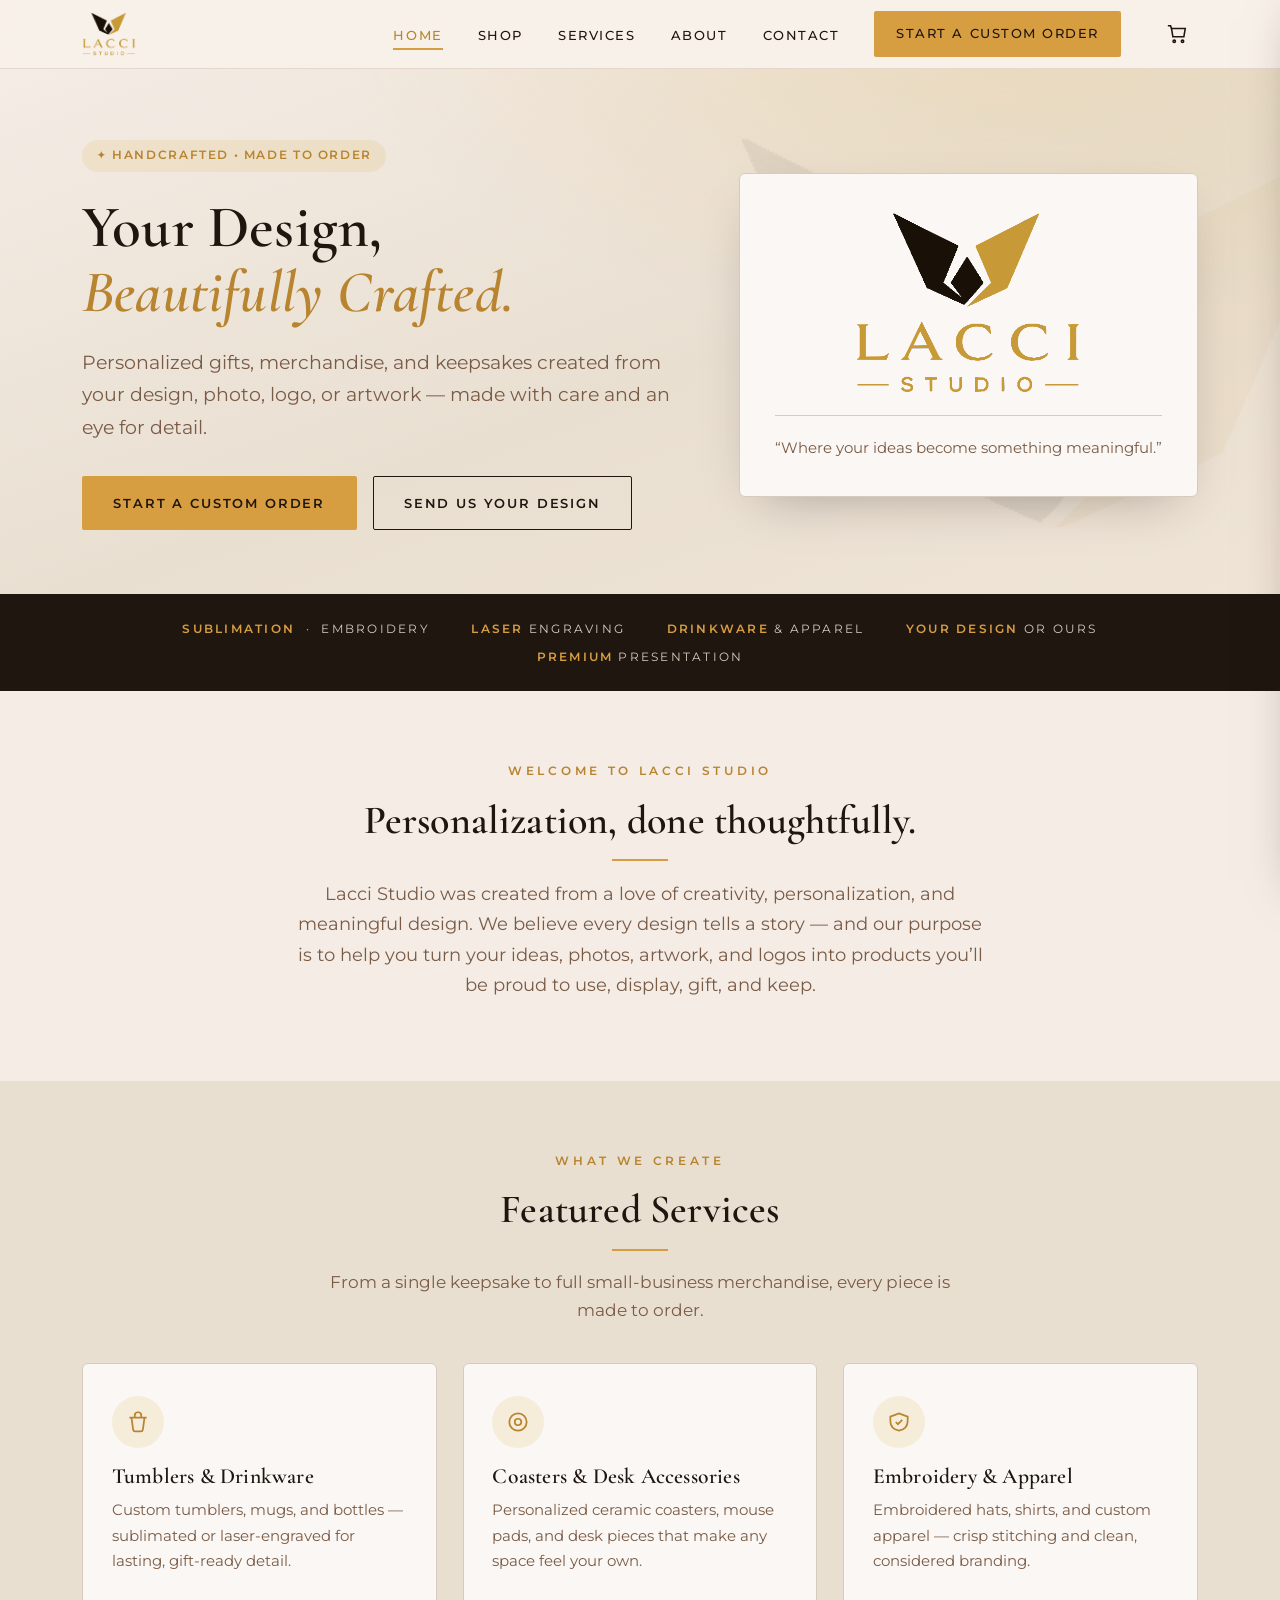
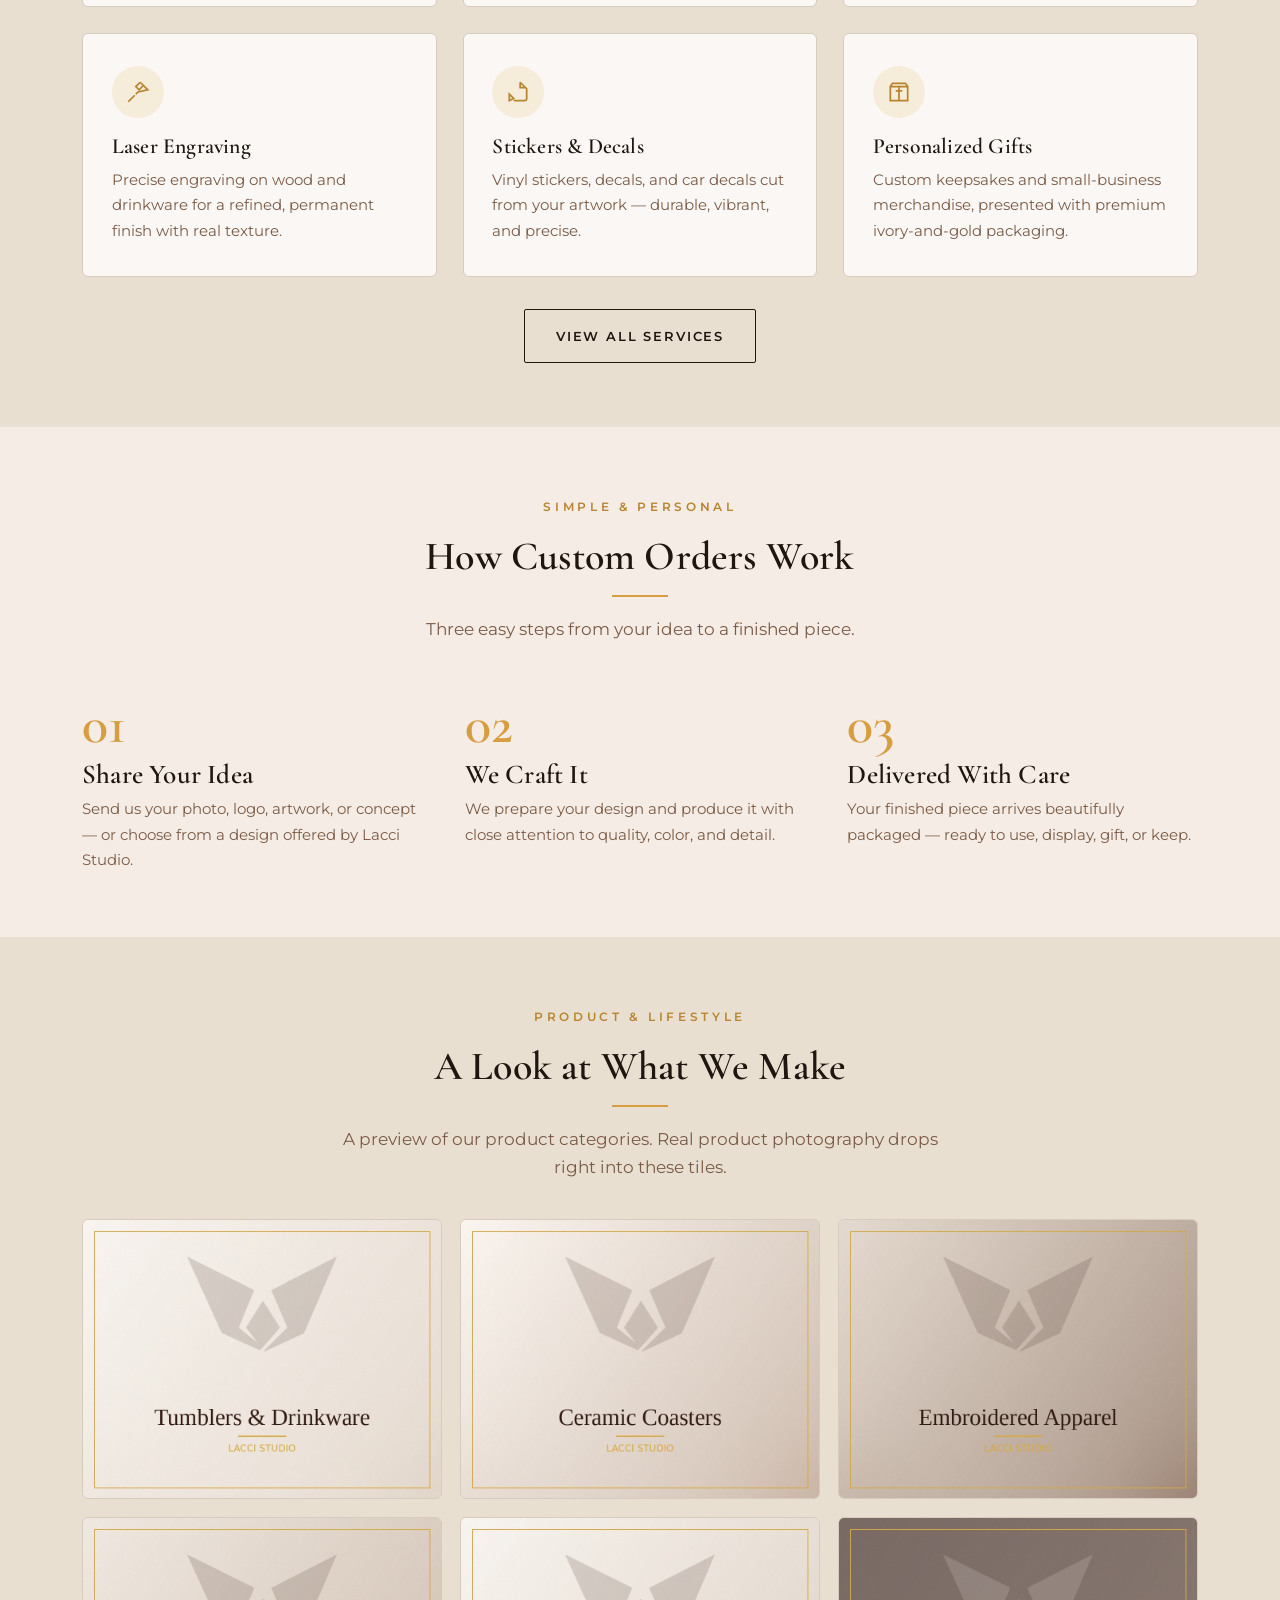
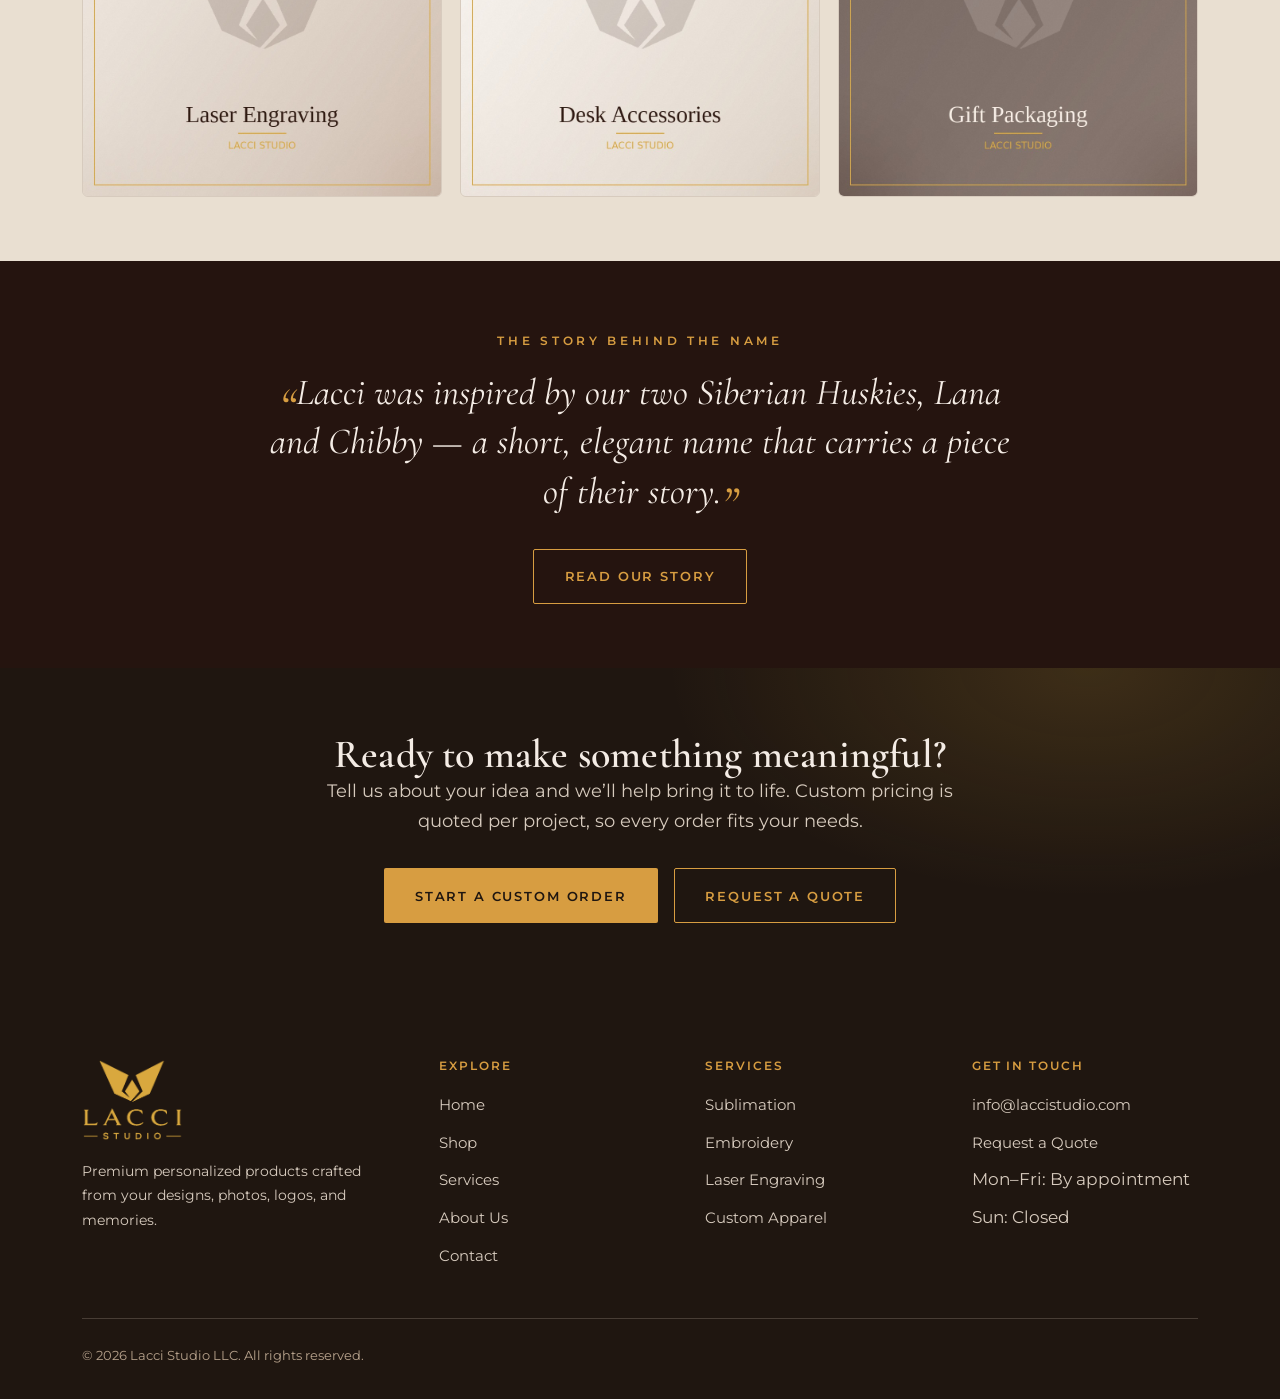
==== index.html @ 8058f3e7 "Add files via upload" ====
<!DOCTYPE html>
<html lang="en">
<head>
<meta charset="UTF-8">
<meta name="viewport" content="width=device-width, initial-scale=1.0">
<title>Lacci Studio — Premium Personalized Products</title>
<meta name="description" content="Lacci Studio transforms your ideas, photos, logos, and artwork into beautifully crafted personalized products — sublimation, embroidery, laser engraving, drinkware, apparel & custom gifts.">
<link rel="icon" href="assets/logo/favicon.png" type="image/png">
<link rel="preconnect" href="https://fonts.googleapis.com">
<link rel="preconnect" href="https://fonts.gstatic.com" crossorigin>
<link href="https://fonts.googleapis.com/css2?family=Cormorant+Garamond:ital,wght@0,500;0,600;1,500;1,600&family=Montserrat:wght@400;500;600&family=Pinyon+Script&display=swap" rel="stylesheet">
<link rel="stylesheet" href="assets/css/styles.css">
<script>document.documentElement.className+=" js";</script>
</head>
<body>

<!-- HEADER -->
<header class="site-header">
  <div class="wrap nav">
    <a href="index.html" class="brand" aria-label="Lacci Studio home">
      <img src="assets/logo/lacci-primary.png" alt="Lacci Studio">
    </a>
    <button class="nav-toggle" aria-label="Toggle menu"><span></span><span></span><span></span></button>
    <ul class="nav-links">
      <li><a href="index.html" class="active">Home</a></li>
      <li><a href="shop.html">Shop</a></li>
      <li><a href="services.html">Services</a></li>
      <li><a href="about.html">About</a></li>
      <li><a href="contact.html">Contact</a></li>
      <li><a href="contact.html" class="btn btn-gold">Start a Custom Order</a></li>
    </ul>
  </div>
</header>

<!-- HERO -->
<section class="hero">
  <div class="wrap hero-grid">
    <div>
      <span class="hero-badge" data-c="heroBadge">✦ Handcrafted • Made to Order</span>
      <h1><span data-c="heroTitleLine1">Your Design,</span><br><span class="accent" data-c="heroTitleLine2">Beautifully Crafted.</span></h1>
      <p class="lead" data-c="heroLead">Personalized gifts, merchandise, and keepsakes created from your design, photo, logo, or artwork — made with care and an eye for detail.</p>
      <div class="btn-row">
        <a href="contact.html" class="btn btn-gold">Start a Custom Order</a>
        <a href="contact.html" class="btn btn-outline">Send Us Your Design</a>
      </div>
    </div>
    <div class="hero-card reveal">
      <img src="assets/logo/lacci-primary.png" alt="Lacci Studio logo">
      <div class="hc-line"></div>
      <p>“<span data-c="heroQuote">Where your ideas become something meaningful.</span>”</p>
    </div>
  </div>
</section>

<!-- TRUST STRIP -->
<div class="strip">
  <div class="wrap strip-inner">
    <span><b>Sublimation</b> &nbsp;·&nbsp; Embroidery</span>
    <span><b>Laser</b> Engraving</span>
    <span><b>Drinkware</b> &amp; Apparel</span>
    <span><b>Your Design</b> or Ours</span>
    <span><b>Premium</b> Presentation</span>
  </div>
</div>

<!-- INTRO -->
<section class="center">
  <div class="wrap" style="max-width:760px">
    <span class="eyebrow reveal">Welcome to Lacci Studio</span>
    <h2 class="reveal" data-c="introTitle">Personalization, done thoughtfully.</h2>
    <div class="divider reveal"></div>
    <p class="lead reveal" data-c="introText">Lacci Studio was created from a love of creativity, personalization, and meaningful design. We believe every design tells a story — and our purpose is to help you turn your ideas, photos, artwork, and logos into products you’ll be proud to use, display, gift, and keep.</p>
  </div>
</section>

<!-- SERVICES -->
<section class="bg-linen">
  <div class="wrap">
    <div class="sec-head">
      <span class="eyebrow">What We Create</span>
      <h2>Featured Services</h2>
      <div class="divider"></div>
      <p>From a single keepsake to full small-business merchandise, every piece is made to order.</p>
    </div>
    <div class="grid grid-3">
      <div class="card reveal">
        <div class="ico"><svg viewBox="0 0 24 24" fill="none" stroke="currentColor" stroke-width="1.6"><path d="M4 8h16M6 8l1.5 11a2 2 0 002 1.7h5a2 2 0 002-1.7L18 8M9 8V6a3 3 0 016 0v2"/></svg></div>
        <h3>Tumblers &amp; Drinkware</h3>
        <p>Custom tumblers, mugs, and bottles — sublimated or laser-engraved for lasting, gift-ready detail.</p>
      </div>
      <div class="card reveal">
        <div class="ico"><svg viewBox="0 0 24 24" fill="none" stroke="currentColor" stroke-width="1.6"><circle cx="12" cy="12" r="8"/><circle cx="12" cy="12" r="3"/></svg></div>
        <h3>Coasters &amp; Desk Accessories</h3>
        <p>Personalized ceramic coasters, mouse pads, and desk pieces that make any space feel your own.</p>
      </div>
      <div class="card reveal">
        <div class="ico"><svg viewBox="0 0 24 24" fill="none" stroke="currentColor" stroke-width="1.6"><path d="M4 7l8-3 8 3v4c0 5-3.5 8-8 9-4.5-1-8-4-8-9V7z"/><path d="M9 12l2 2 4-4"/></svg></div>
        <h3>Embroidery &amp; Apparel</h3>
        <p>Embroidered hats, shirts, and custom apparel — crisp stitching and clean, considered branding.</p>
      </div>
      <div class="card reveal">
        <div class="ico"><svg viewBox="0 0 24 24" fill="none" stroke="currentColor" stroke-width="1.6"><path d="M3 21l6-6M14 3l7 7-9 2-2 2M14 3l-4 4 3 3 4-4"/></svg></div>
        <h3>Laser Engraving</h3>
        <p>Precise engraving on wood and drinkware for a refined, permanent finish with real texture.</p>
      </div>
      <div class="card reveal">
        <div class="ico"><svg viewBox="0 0 24 24" fill="none" stroke="currentColor" stroke-width="1.6"><path d="M14 3v5h5M14 3l6 6v9a2 2 0 01-2 2H8"/><path d="M4 14l4 4-4 2z"/></svg></div>
        <h3>Stickers &amp; Decals</h3>
        <p>Vinyl stickers, decals, and car decals cut from your artwork — durable, vibrant, and precise.</p>
      </div>
      <div class="card reveal">
        <div class="ico"><svg viewBox="0 0 24 24" fill="none" stroke="currentColor" stroke-width="1.6"><path d="M20 7H4v13h16V7zM4 7l2-3h12l2 3M12 7v13M9 11h6"/></svg></div>
        <h3>Personalized Gifts</h3>
        <p>Custom keepsakes and small-business merchandise, presented with premium ivory-and-gold packaging.</p>
      </div>
    </div>
    <div class="center"><div class="btn-row"><a href="services.html" class="btn btn-outline">View All Services</a></div></div>
  </div>
</section>

<!-- HOW IT WORKS -->
<section>
  <div class="wrap">
    <div class="sec-head">
      <span class="eyebrow">Simple &amp; Personal</span>
      <h2>How Custom Orders Work</h2>
      <div class="divider"></div>
      <p>Three easy steps from your idea to a finished piece.</p>
    </div>
    <div class="steps">
      <div class="step reveal">
        <span class="num">01</span>
        <h3>Share Your Idea</h3>
        <p>Send us your photo, logo, artwork, or concept — or choose from a design offered by Lacci Studio.</p>
      </div>
      <div class="step reveal">
        <span class="num">02</span>
        <h3>We Craft It</h3>
        <p>We prepare your design and produce it with close attention to quality, color, and detail.</p>
      </div>
      <div class="step reveal">
        <span class="num">03</span>
        <h3>Delivered With Care</h3>
        <p>Your finished piece arrives beautifully packaged — ready to use, display, gift, or keep.</p>
      </div>
    </div>
  </div>
</section>

<!-- GALLERY -->
<section class="bg-linen">
  <div class="wrap">
    <div class="sec-head">
      <span class="eyebrow">Product &amp; Lifestyle</span>
      <h2>A Look at What We Make</h2>
      <div class="divider"></div>
      <p>A preview of our product categories. Real product photography drops right into these tiles.</p>
    </div>
    <div class="gallery">
      <a href="services.html" data-label="Tumblers &amp; Drinkware" class="reveal"><img src="assets/img/gal-drinkware.jpg" alt="Custom tumblers and drinkware"></a>
      <a href="services.html" data-label="Ceramic Coasters" class="reveal"><img src="assets/img/gal-coasters.jpg" alt="Personalized ceramic coasters"></a>
      <a href="services.html" data-label="Embroidered Apparel" class="reveal"><img src="assets/img/gal-embroidery.jpg" alt="Embroidered apparel and hats"></a>
      <a href="services.html" data-label="Laser Engraving" class="reveal"><img src="assets/img/gal-engraving.jpg" alt="Laser engraving on wood and drinkware"></a>
      <a href="services.html" data-label="Desk Accessories" class="reveal"><img src="assets/img/gal-desk.jpg" alt="Personalized mouse pads and desk accessories"></a>
      <a href="services.html" data-label="Gift Packaging" class="reveal"><img src="assets/img/gal-packaging.jpg" alt="Elegant ivory and gold gift packaging"></a>
    </div>
  </div>
</section>

<!-- NAME STORY TEASER -->
<section class="bg-dark center">
  <div class="wrap" style="max-width:820px">
    <span class="eyebrow">The Story Behind the Name</span>
    <blockquote class="quote" style="color:var(--ivory)"><span class="mark">“</span>Lacci was inspired by our two Siberian Huskies, Lana and Chibby — a short, elegant name that carries a piece of their story.<span class="mark">”</span></blockquote>
    <div class="btn-row center" style="justify-content:center"><a href="about.html" class="btn btn-ghost-gold">Read Our Story</a></div>
  </div>
</section>

<!-- CTA BAND -->
<section class="cta-band">
  <div class="wrap" style="max-width:720px">
    <h2>Ready to make something meaningful?</h2>
    <p class="lead">Tell us about your idea and we’ll help bring it to life. Custom pricing is quoted per project, so every order fits your needs.</p>
    <div class="btn-row center" style="justify-content:center">
      <a href="contact.html" class="btn btn-gold">Start a Custom Order</a>
      <a href="contact.html" class="btn btn-ghost-gold">Request a Quote</a>
    </div>
  </div>
</section>

<!-- FOOTER -->
<footer class="site-footer">
  <div class="wrap">
    <div class="foot-grid">
      <div class="foot-brand">
        <img src="assets/logo/lacci-primary-gold.png" alt="Lacci Studio">
        <p>Premium personalized products crafted from your designs, photos, logos, and memories.</p>
      </div>
      <div>
        <h4>Explore</h4>
        <ul>
          <li><a href="index.html">Home</a></li>
      <li><a href="shop.html">Shop</a></li>
          <li><a href="services.html">Services</a></li>
          <li><a href="about.html">About Us</a></li>
          <li><a href="contact.html">Contact</a></li>
        </ul>
      </div>
      <div>
        <h4>Services</h4>
        <ul>
          <li><a href="services.html">Sublimation</a></li>
          <li><a href="services.html">Embroidery</a></li>
          <li><a href="services.html">Laser Engraving</a></li>
          <li><a href="services.html">Custom Apparel</a></li>
        </ul>
      </div>
      <div>
        <h4>Get in Touch</h4>
        <ul>
          <li><a class="js-email" href="mailto:info@laccistudio.com">info@laccistudio.com</a></li>
          <li><a href="contact.html">Request a Quote</a></li>
          <li class="js-foot-hours-weekday">Mon–Fri: by appointment</li>
          <li class="js-foot-hours-sunday">Sun: Closed</li>
        </ul>
      </div>
    </div>
    <div class="foot-bottom">
      <p>© <span data-year>2026</span> Lacci Studio LLC. All rights reserved.</p>
      <div class="foot-social">
        <a href="#" class="js-instagram" aria-label="Instagram"><svg viewBox="0 0 24 24" fill="none" stroke="currentColor" stroke-width="1.8"><rect x="3" y="3" width="18" height="18" rx="5"/><circle cx="12" cy="12" r="4"/><circle cx="17.5" cy="6.5" r="1" fill="currentColor" stroke="none"/></svg></a>
        <a href="#" class="js-facebook" aria-label="Facebook"><svg viewBox="0 0 24 24" fill="currentColor"><path d="M14 9h3V6h-3c-2 0-3 1-3 3v2H9v3h2v7h3v-7h2.5l.5-3H14v-1c0-.6.3-1 1-1z"/></svg></a>
        <a href="#" class="js-etsy" aria-label="Etsy"><svg viewBox="0 0 24 24" fill="none" stroke="currentColor" stroke-width="1.8"><path d="M8 5h9v3M8 5v14h9v-3M8 12h6"/></svg></a>
      </div>
    </div>
  </div>
</footer>

<script src="assets/js/boot.js"></script>
<script src="assets/js/cart.js"></script>
<script src="assets/js/main.js"></script>
<!-- Netlify Identity: completes login/invite for the /admin editor -->
<script src="https://identity.netlify.com/v1/netlify-identity-widget.js"></script>
<script>
  if (window.netlifyIdentity) {
    window.netlifyIdentity.on("init", function (user) {
      if (!user) {
        window.netlifyIdentity.on("login", function () { document.location.href = "/admin/"; });
      }
    });
  }
</script>
</body>
</html>
---- assets/css/styles.css ----
/* ==========================================================================
   Lacci Studio — Brand Stylesheet
   Palette + typography per Brand Guidelines v1.0
   ========================================================================== */

:root{
  --walnut:#1F1610;   /* logo, headings, footer */
  --ivory:#F4ECE5;    /* main background */
  --gold:#D79D41;     /* buttons, accents, foil */
  --gold-deep:#b8842f;
  --white:#FAF7F4;
  --linen:#E9DFD1;    /* alt background / cards */
  --sandstone:#D7CBBE;/* borders / dividers */
  --taupe:#B7A28C;    /* icons / labels */
  --mocha:#7A5B46;    /* secondary headings */
  --espresso:#25140F; /* dark sections */
  --charcoal:#2E2E2E; /* body text */
  --shadow: 0 18px 50px -22px rgba(31,22,16,.35);
  --shadow-sm: 0 8px 24px -14px rgba(31,22,16,.30);
  --maxw:1180px;
  --ease:cubic-bezier(.2,.7,.2,1);
}

*{box-sizing:border-box;margin:0;padding:0}
html{scroll-behavior:smooth}
body{
  font-family:'Montserrat',system-ui,-apple-system,sans-serif;
  color:var(--charcoal);
  background:var(--ivory);
  line-height:1.7;
  font-size:16.5px;
  -webkit-font-smoothing:antialiased;
  overflow-x:hidden;
}
img{max-width:100%;display:block}
a{color:inherit;text-decoration:none}

h1,h2,h3,h4,.display{
  font-family:'Cormorant Garamond',Georgia,serif;
  color:var(--walnut);
  font-weight:600;
  line-height:1.1;
  letter-spacing:.2px;
}
h1{font-size:clamp(2.3rem,5vw,3.7rem)}
h2{font-size:clamp(1.8rem,3.4vw,2.5rem)}
h3{font-size:clamp(1.3rem,2.2vw,1.7rem)}
p{margin-bottom:1rem;max-width:62ch}

.wrap{max-width:var(--maxw);margin:0 auto;padding:0 clamp(1.1rem,3.5vw,2rem)}
section{padding:clamp(2.4rem,5vw,4rem) 0}
.eyebrow{
  font-family:'Montserrat',sans-serif;
  text-transform:uppercase;
  letter-spacing:.32em;
  font-size:.72rem;
  font-weight:600;
  color:var(--gold-deep);
  margin-bottom:1rem;
  display:inline-block;
}
.lead{font-size:1.12rem;color:var(--mocha);max-width:60ch}
.center{text-align:center;margin-inline:auto}
.center p{margin-inline:auto}

/* ---------- Buttons ---------- */
.btn{
  display:inline-flex;align-items:center;gap:.6rem;
  font-family:'Montserrat',sans-serif;font-weight:600;
  font-size:.82rem;letter-spacing:.14em;text-transform:uppercase;
  padding:.95rem 1.9rem;border-radius:2px;cursor:pointer;border:1.5px solid transparent;
  transition:all .3s var(--ease);
}
.btn-gold{background:var(--gold);color:var(--walnut)}
.btn-gold:hover{background:var(--walnut);color:var(--gold);transform:translateY(-2px)}
.btn-outline{border-color:var(--walnut);color:var(--walnut);background:transparent}
.btn-outline:hover{background:var(--walnut);color:var(--ivory);transform:translateY(-2px)}
.btn-ghost-gold{border-color:var(--gold);color:var(--gold);background:transparent}
.btn-ghost-gold:hover{background:var(--gold);color:var(--walnut)}
.btn-row{display:flex;gap:1rem;flex-wrap:wrap;margin-top:2rem}
.center .btn-row{justify-content:center}

/* ---------- Header / Nav ---------- */
.site-header{
  position:sticky;top:0;z-index:50;
  background:rgba(249,241,233,.86);
  backdrop-filter:blur(12px);
  border-bottom:1px solid rgba(216,199,183,.6);
  transition:box-shadow .3s var(--ease);
}
.site-header.scrolled{box-shadow:var(--shadow-sm)}
.nav{display:flex;align-items:center;justify-content:space-between;height:68px}
.nav .brand img{height:44px;width:auto}
.nav-links{display:flex;align-items:center;gap:2.2rem;list-style:none}
.nav-links a{
  font-size:.8rem;font-weight:500;letter-spacing:.12em;text-transform:uppercase;
  color:var(--walnut);position:relative;padding:.3rem 0;
}
.nav-links a::after{
  content:"";position:absolute;left:0;bottom:-2px;height:1.5px;width:0;background:var(--gold);
  transition:width .3s var(--ease);
}
.nav-links a:hover::after,.nav-links a.active::after{width:100%}
.nav-links a.active{color:var(--gold-deep)}
.nav .btn{padding:.7rem 1.3rem}
.nav-toggle{display:none;background:none;border:none;cursor:pointer;flex-direction:column;gap:5px}
.nav-toggle span{width:26px;height:2px;background:var(--walnut);transition:.3s}

/* ---------- Hero ---------- */
.hero{
  position:relative;
  background:
    radial-gradient(1100px 520px at 78% -10%, rgba(217,168,62,.18), transparent 60%),
    linear-gradient(160deg,var(--ivory) 0%,var(--linen) 55%,#efe4d6 100%);
  padding:clamp(2.6rem,5.5vw,4.5rem) 0 clamp(2.6rem,5vw,4rem);
  overflow:hidden;
}
.hero::before{
  content:"";position:absolute;right:-6%;top:50%;transform:translateY(-50%);
  width:min(48vw,620px);aspect-ratio:1/1;
  background:url('../logo/lacci-symbol.png') no-repeat center/contain;
  opacity:.06;pointer-events:none;
}
.hero-grid{display:grid;grid-template-columns:1.15fr .85fr;gap:2.2rem;align-items:center;position:relative;z-index:2}
.hero h1 .accent{color:var(--gold-deep);font-style:italic}
.hero .lead{margin-top:1.4rem;font-size:1.18rem}
.hero-card{
  background:var(--white);border:1px solid var(--sandstone);
  border-radius:6px;box-shadow:var(--shadow);padding:2.2rem;
  position:relative;
}
.hero-card img{margin:0 auto 1.2rem;max-width:230px}
.hero-card .hc-line{height:1px;background:var(--sandstone);margin:1.2rem 0}
.hero-card p{font-size:.95rem;color:var(--mocha);text-align:center;margin:0 auto}
.hero-badge{
  display:inline-flex;gap:.5rem;align-items:center;background:rgba(217,168,62,.14);
  color:var(--gold-deep);font-size:.72rem;font-weight:600;letter-spacing:.14em;
  text-transform:uppercase;padding:.4rem .9rem;border-radius:40px;margin-bottom:1.4rem;
}

/* ---------- Trust strip ---------- */
.strip{background:var(--walnut);color:var(--ivory);padding:1.5rem 0}
.strip-inner{display:flex;flex-wrap:wrap;justify-content:center;gap:.4rem 2.6rem;text-align:center}
.strip span{font-size:.78rem;letter-spacing:.18em;text-transform:uppercase;color:var(--sandstone)}
.strip span b{color:var(--gold);font-weight:600}

/* ---------- Section heading ---------- */
.sec-head{text-align:center;max-width:640px;margin:0 auto clamp(1.6rem,3.5vw,2.4rem)}
.sec-head p{margin-inline:auto;color:var(--mocha)}
.divider{width:56px;height:2px;background:var(--gold);margin:1.1rem auto}

/* ---------- Services / cards grid ---------- */
.grid{display:grid;gap:1.6rem}
.grid-3{grid-template-columns:repeat(3,1fr)}
.grid-4{grid-template-columns:repeat(4,1fr)}
.grid-2{grid-template-columns:repeat(2,1fr)}
.card{
  background:var(--white);border:1px solid var(--sandstone);border-radius:6px;
  padding:2rem 1.8rem;transition:transform .35s var(--ease),box-shadow .35s var(--ease),border-color .35s;
}
.card:hover{transform:translateY(-6px);box-shadow:var(--shadow);border-color:var(--gold)}
.card .ico{
  width:52px;height:52px;border-radius:50%;background:rgba(217,168,62,.14);
  display:grid;place-items:center;margin-bottom:1.1rem;color:var(--gold-deep);
}
.card .ico svg{width:26px;height:26px}
.card h3{font-size:1.35rem;margin-bottom:.5rem}
.card p{font-size:.94rem;color:var(--mocha);margin:0}

/* ---------- How it works ---------- */
.steps{display:grid;grid-template-columns:repeat(3,1fr);gap:2rem;counter-reset:step}
.step{position:relative;padding-top:1rem}
.step .num{
  font-family:'Cormorant Garamond',serif;font-size:3.4rem;font-weight:600;
  color:var(--gold);line-height:1;display:block;margin-bottom:.5rem;
}
.step h3{margin-bottom:.4rem}
.step p{font-size:.94rem;color:var(--mocha);margin:0}
.on-dark .step p{color:var(--sandstone)}

/* ---------- Gallery ---------- */
.gallery{display:grid;grid-template-columns:repeat(3,1fr);gap:1.1rem}
.gallery a{
  position:relative;overflow:hidden;border-radius:6px;border:1px solid var(--sandstone);
  aspect-ratio:9/7;display:block;
}
.gallery img{width:100%;height:100%;object-fit:cover;transition:transform .6s var(--ease)}
.gallery a:hover img{transform:scale(1.06)}
.gallery a::after{
  content:attr(data-label);position:absolute;left:0;right:0;bottom:0;
  padding:1.4rem 1rem .9rem;color:var(--white);font-size:.78rem;letter-spacing:.14em;
  text-transform:uppercase;font-weight:600;
  background:linear-gradient(transparent,rgba(49,26,17,.78));
  opacity:0;transform:translateY(8px);transition:.35s var(--ease);
}
.gallery a:hover::after{opacity:1;transform:translateY(0)}

/* ---------- Split / feature ---------- */
.split{display:grid;grid-template-columns:1fr 1fr;gap:clamp(2rem,5vw,4rem);align-items:center}
.split.alt{direction:rtl}
.split.alt>*{direction:ltr}
.split .media{border-radius:8px;overflow:hidden;box-shadow:var(--shadow);border:1px solid var(--sandstone)}
.feature-list{list-style:none;margin-top:1.2rem}
.feature-list li{display:flex;gap:.75rem;align-items:flex-start;margin-bottom:.7rem;font-size:.98rem;color:var(--mocha)}
.feature-list li::before{content:"";flex:none;width:9px;height:9px;margin-top:.55rem;background:var(--gold);transform:rotate(45deg)}

/* ---------- Alt background sections ---------- */
.bg-linen{background:var(--linen)}
.bg-dark{background:var(--espresso);color:var(--ivory)}
.bg-dark h1,.bg-dark h2,.bg-dark h3{color:var(--ivory)}
.bg-dark .lead,.bg-dark p{color:var(--sandstone)}
.bg-dark .eyebrow{color:var(--gold)}
.bg-walnut{background:var(--walnut);color:var(--ivory)}
.bg-walnut h2{color:var(--ivory)}

/* ---------- CTA band ---------- */
.cta-band{
  background:
    radial-gradient(700px 380px at 85% 0%, rgba(217,168,62,.16), transparent 60%),
    var(--walnut);
  color:var(--ivory);text-align:center;
}
.cta-band h2{color:var(--ivory)}
.cta-band p{color:var(--sandstone);margin-inline:auto}

/* ---------- Quote / name story ---------- */
.quote{
  font-family:'Cormorant Garamond',serif;font-size:clamp(1.6rem,3vw,2.3rem);
  font-style:italic;color:var(--walnut);line-height:1.35;max-width:800px;margin:0 auto;text-align:center;
}
.quote .mark{color:var(--gold);font-size:1.4em;line-height:0;vertical-align:-.35em}
.script{font-family:'Pinyon Script',cursive;color:var(--gold-deep);font-size:2.4rem}

/* ---------- Contact / form ---------- */
.contact-grid{display:grid;grid-template-columns:.9fr 1.1fr;gap:clamp(2rem,5vw,4rem);align-items:start}
.info-item{display:flex;gap:1rem;align-items:flex-start;margin-bottom:1.6rem}
.info-item .ico{
  width:46px;height:46px;flex:none;border-radius:50%;background:rgba(217,168,62,.15);
  display:grid;place-items:center;color:var(--gold-deep);
}
.info-item .ico svg{width:22px;height:22px}
.info-item h4{font-family:'Montserrat';font-size:.75rem;letter-spacing:.16em;text-transform:uppercase;color:var(--taupe);margin-bottom:.15rem;font-weight:600}
.info-item p{margin:0;color:var(--walnut);font-size:1rem}
.form-card{background:var(--white);border:1px solid var(--sandstone);border-radius:8px;padding:clamp(1.6rem,4vw,2.6rem);box-shadow:var(--shadow-sm)}
.field{margin-bottom:1.2rem}
.field label{display:block;font-size:.74rem;letter-spacing:.12em;text-transform:uppercase;font-weight:600;color:var(--mocha);margin-bottom:.4rem}
.field input,.field select,.field textarea{
  width:100%;font-family:'Montserrat';font-size:.95rem;color:var(--charcoal);
  padding:.85rem 1rem;border:1px solid var(--sandstone);border-radius:4px;background:var(--linen);
  transition:border-color .25s,box-shadow .25s;
}
.field input:focus,.field select:focus,.field textarea:focus{
  outline:none;border-color:var(--gold);box-shadow:0 0 0 3px rgba(217,168,62,.18);background:var(--white);
}
.field textarea{min-height:130px;resize:vertical}
.field-row{display:grid;grid-template-columns:1fr 1fr;gap:1rem}
.form-note{font-size:.8rem;color:var(--taupe);margin-top:.6rem}
.form-success{display:none;background:rgba(217,168,62,.14);border:1px solid var(--gold);color:var(--walnut);padding:1rem 1.2rem;border-radius:4px;margin-top:1rem;font-size:.92rem}
.form-success.show{display:block}

/* ---------- FAQ ---------- */
.faq{max-width:760px;margin:0 auto}
.faq details{border-bottom:1px solid var(--sandstone);padding:1.2rem 0}
.faq summary{
  cursor:pointer;list-style:none;font-family:'Cormorant Garamond',serif;font-size:1.35rem;
  color:var(--walnut);display:flex;justify-content:space-between;align-items:center;gap:1rem;
}
.faq summary::-webkit-details-marker{display:none}
.faq summary .plus{color:var(--gold);font-size:1.6rem;transition:transform .3s;line-height:1}
.faq details[open] summary .plus{transform:rotate(45deg)}
.faq details p{margin:.9rem 0 0;color:var(--mocha);font-size:.96rem}

/* ---------- Footer ---------- */
.site-footer{background:var(--walnut);color:var(--sandstone);padding:clamp(3rem,6vw,4.5rem) 0 2rem}
.foot-grid{display:grid;grid-template-columns:1.4fr 1fr 1fr 1fr;gap:2.5rem;margin-bottom:2.5rem}
.foot-brand img{height:82px;margin-bottom:1.1rem}
.foot-brand p{font-size:.9rem;color:var(--sandstone);max-width:32ch}
.site-footer h4{font-family:'Montserrat';font-size:.76rem;letter-spacing:.16em;text-transform:uppercase;color:var(--gold);margin-bottom:1.1rem;font-weight:600}
.site-footer ul{list-style:none}
.site-footer li{margin-bottom:.6rem}
.site-footer a{font-size:.92rem;color:var(--sandstone);transition:color .25s}
.site-footer a:hover{color:var(--gold)}
.foot-bottom{border-top:1px solid rgba(216,199,183,.22);padding-top:1.6rem;display:flex;justify-content:space-between;flex-wrap:wrap;gap:.6rem}
.foot-bottom p{font-size:.8rem;color:var(--taupe);margin:0}
.foot-social{display:flex;gap:.8rem}
.foot-social a{width:38px;height:38px;border:1px solid rgba(216,199,183,.3);border-radius:50%;display:grid;place-items:center;color:var(--sandstone);transition:.25s}
.foot-social a:hover{background:var(--gold);color:var(--walnut);border-color:var(--gold)}
.foot-social svg{width:17px;height:17px}

/* ---------- Reveal animation (progressive enhancement) ---------- */
/* Visible by default; only hidden when JS is active, so no-JS users still see everything */
.js .reveal{opacity:0;transform:translateY(26px);transition:opacity .7s var(--ease),transform .7s var(--ease)}
.js .reveal.in{opacity:1;transform:none}
@media(prefers-reduced-motion:reduce){
  .js .reveal{opacity:1;transform:none;transition:none}
}

/* ---------- Page hero (inner pages) ---------- */
.page-hero{
  background:
    radial-gradient(800px 340px at 80% -20%, rgba(217,168,62,.16), transparent 60%),
    linear-gradient(160deg,var(--linen),#ece1d3);
  padding:clamp(2.2rem,4.5vw,3.4rem) 0;text-align:center;position:relative;overflow:hidden;
}
.page-hero .crumb{font-size:.74rem;letter-spacing:.2em;text-transform:uppercase;color:var(--taupe);margin-bottom:1rem}
.page-hero .crumb a:hover{color:var(--gold-deep)}
.page-hero p{margin-inline:auto;color:var(--mocha)}

/* ==========================================================================
   SHOP + CART
   ========================================================================== */
/* Slim shop hero + tighter section so more products fit above the fold */
.page-hero-slim{padding:.7rem 0 .8rem}
.page-hero-slim .crumb{margin-bottom:.25rem}
.page-hero-slim h1{margin-bottom:0;font-size:clamp(1.7rem,3vw,2.2rem)}
.page-hero-slim .lead{display:none}
.shop-section{padding:.9rem 0 2rem}

/* Filter bar */
.shop-filters{display:flex;flex-wrap:wrap;gap:.5rem;justify-content:center;margin-bottom:.9rem}
.filter-btn{font-family:'Montserrat';font-size:.72rem;font-weight:600;letter-spacing:.1em;text-transform:uppercase;color:var(--mocha);background:var(--white);border:1px solid var(--sandstone);border-radius:40px;padding:.5rem 1.1rem;cursor:pointer;transition:all .25s var(--ease)}
.filter-btn:hover{border-color:var(--gold);color:var(--gold-deep)}
.filter-btn.active{background:var(--walnut);border-color:var(--walnut);color:var(--gold)}

/* Shop grid — compact, 4-up */
.shop-grid{display:grid;grid-template-columns:repeat(4,1fr);gap:1.1rem}
.prod-card{background:var(--white);border:1px solid var(--sandstone);border-radius:7px;overflow:hidden;display:flex;flex-direction:column;transition:transform .3s var(--ease),box-shadow .3s var(--ease),border-color .3s}
.prod-card:hover{transform:translateY(-4px);box-shadow:var(--shadow-sm);border-color:var(--gold)}
.prod-card.hide{display:none}
.prod-media{position:relative;aspect-ratio:16/10;overflow:hidden;background:var(--linen)}
.prod-media img{width:100%;height:100%;object-fit:cover;transition:transform .5s var(--ease)}
.prod-card:hover .prod-media img{transform:scale(1.05)}
.prod-tag{position:absolute;top:.5rem;left:.5rem;background:rgba(49,26,17,.82);color:var(--gold);font-size:.54rem;letter-spacing:.1em;text-transform:uppercase;font-weight:600;padding:.2rem .5rem;border-radius:40px}
.prod-body{padding:.55rem .7rem .65rem;display:flex;flex-direction:column;flex:1;gap:.1rem}
.prod-body h3{font-size:.82rem;margin:0;line-height:1.15;font-weight:600}
.prod-foot{display:flex;align-items:center;justify-content:space-between;margin:.05rem 0 .45rem;margin-top:auto}
.prod-price{font-family:'Montserrat',sans-serif;font-size:.92rem;font-weight:600;color:var(--gold-deep)}
.prod-opt{display:flex;flex-direction:column;gap:.25rem;margin-bottom:.6rem}
.prod-opt span{font-size:.6rem;letter-spacing:.1em;text-transform:uppercase;font-weight:600;color:var(--taupe)}
.prod-opt select{font-family:'Montserrat';font-size:.82rem;padding:.45rem .55rem;border:1px solid var(--sandstone);border-radius:4px;background:var(--linen);color:var(--charcoal)}
.prod-opt select:focus{outline:none;border-color:var(--gold);box-shadow:0 0 0 3px rgba(217,168,62,.18)}
.prod-card .btn{font-size:.7rem;padding:.55rem .9rem}
.ci-note{font-size:.74rem;color:var(--mocha);font-style:italic}
.ci-note-input{font-family:'Montserrat';font-size:.76rem;padding:.4rem .55rem;border:1px solid var(--sandstone);border-radius:4px;background:var(--white);color:var(--charcoal);width:100%;margin-top:.3rem}
.ci-note-input:focus{outline:none;border-color:var(--gold);box-shadow:0 0 0 2px rgba(217,168,62,.18)}
.ci-design{font-size:.72rem;color:var(--taupe);margin-top:.15rem}
.ci-design.ok{color:var(--gold-deep);font-weight:600}
.ci-adddesign{align-self:flex-start;margin-top:.2rem;background:none;border:none;padding:0;color:var(--gold-deep);font-family:'Montserrat';font-size:.74rem;font-weight:600;text-decoration:underline;cursor:pointer}

/* Cart button in nav */
.cart-li{display:flex;align-items:center}
.cart-btn{position:relative;display:inline-flex;align-items:center;justify-content:center;color:var(--walnut);width:42px;height:42px;border-radius:50%;transition:background .25s,color .25s}
.cart-btn:hover{background:rgba(217,168,62,.16);color:var(--gold-deep)}
.cart-count{position:absolute;top:-2px;right:-2px;min-width:19px;height:19px;padding:0 5px;background:var(--gold);color:var(--walnut);font-family:'Montserrat';font-size:.66rem;font-weight:700;border-radius:20px;display:flex;align-items:center;justify-content:center;line-height:1}

/* Cart drawer */
.cart-overlay{position:fixed;inset:0;background:rgba(49,26,17,.42);opacity:0;visibility:hidden;transition:.3s var(--ease);z-index:98}
.cart-overlay.show{opacity:1;visibility:visible}
.cart-drawer{position:fixed;top:0;right:0;height:100%;width:min(420px,92vw);background:var(--ivory);box-shadow:-16px 0 50px -20px rgba(49,26,17,.5);transform:translateX(105%);transition:transform .35s var(--ease);z-index:99;display:flex;flex-direction:column}
.cart-drawer.open{transform:none}
.cart-head{display:flex;align-items:center;justify-content:space-between;padding:1.4rem 1.5rem;border-bottom:1px solid var(--sandstone)}
.cart-head h3{margin:0;font-size:1.7rem}
.cart-close{background:none;border:none;font-size:1.8rem;line-height:1;color:var(--mocha);cursor:pointer}
.cart-items{flex:1;overflow-y:auto;padding:1rem 1.5rem}
.cart-empty{text-align:center;color:var(--mocha);margin-top:2.5rem}
.cart-empty a{color:var(--gold-deep);font-weight:600}
.cart-item{display:grid;grid-template-columns:60px 1fr auto auto;gap:.8rem;align-items:center;padding:.9rem 0;border-bottom:1px solid var(--sandstone)}
.cart-item img{width:60px;height:60px;object-fit:cover;border-radius:5px;border:1px solid var(--sandstone)}
.ci-info{display:flex;flex-direction:column;gap:.15rem;min-width:0}
.ci-info strong{font-size:.92rem;color:var(--walnut)}
.ci-opt{font-size:.74rem;color:var(--taupe)}
.ci-optsel{font-family:'Montserrat';font-size:.74rem;padding:.25rem .4rem;border:1px solid var(--sandstone);border-radius:4px;background:var(--white);color:var(--charcoal);margin-top:.15rem;max-width:150px}
.ci-optsel:focus{outline:none;border-color:var(--gold)}
.ci-price{font-size:.82rem;color:var(--mocha)}
.ci-qty{display:flex;align-items:center;gap:.5rem}
.ci-qty button{width:24px;height:24px;border:1px solid var(--sandstone);background:var(--white);border-radius:4px;cursor:pointer;color:var(--walnut);font-size:.9rem;line-height:1}
.ci-qty button:hover{border-color:var(--gold);color:var(--gold-deep)}
.ci-qty span{min-width:16px;text-align:center;font-size:.9rem}
.ci-remove{background:none;border:none;color:var(--taupe);font-size:1.2rem;cursor:pointer;padding:0 .2rem}
.ci-remove:hover{color:var(--terracotta,#c56e4b)}
.cart-foot{padding:1.2rem 1.5rem;border-top:1px solid var(--sandstone);background:var(--linen)}
.cart-subtotal{display:flex;justify-content:space-between;align-items:baseline;margin-bottom:.5rem}
.cart-subtotal span{font-size:.8rem;letter-spacing:.12em;text-transform:uppercase;color:var(--taupe);font-weight:600}
.cart-subtotal strong{font-family:'Cormorant Garamond',serif;font-size:1.7rem;color:var(--walnut)}
.cart-note{font-size:.76rem;color:var(--taupe);margin:.2rem 0 1rem}
.cart-continue{display:block;width:100%;margin-top:.7rem;background:none;border:none;color:var(--mocha);font-family:'Montserrat';font-size:.82rem;text-decoration:underline;cursor:pointer;text-align:center}
#pay-area{margin-top:.8rem}
.pay-ok{font-size:.86rem;color:var(--walnut);background:rgba(217,168,62,.15);border:1px solid var(--gold);border-radius:5px;padding:.8rem}
.pay-err{font-size:.84rem;color:#6B2B2B;background:rgba(197,110,75,.12);border:1px solid #c56e4b;border-radius:5px;padding:.8rem}

/* ---------- Responsive ---------- */
@media(max-width:1024px){ .shop-grid{grid-template-columns:repeat(3,1fr)} }
@media(max-width:760px){ .shop-grid{grid-template-columns:repeat(2,1fr)} }
@media(max-width:460px){ .shop-grid{grid-template-columns:repeat(2,1fr);gap:.7rem} .cart-li{order:-1} }

/* ---------- Responsive (base) ---------- */
@media(max-width:960px){
  .grid-4{grid-template-columns:repeat(2,1fr)}
  .grid-3{grid-template-columns:repeat(2,1fr)}
  .hero-grid{grid-template-columns:1fr;gap:2.4rem}
  .hero-card{max-width:420px}
  .split,.split.alt{grid-template-columns:1fr;direction:ltr}
  .split .media{order:-1}
  .steps{grid-template-columns:1fr;gap:1.4rem}
  .contact-grid{grid-template-columns:1fr}
  .gallery{grid-template-columns:repeat(2,1fr)}
  .foot-grid{grid-template-columns:1fr 1fr;gap:2rem}
}
@media(max-width:620px){
  .nav-links{
    position:fixed;inset:68px 0 auto 0;background:var(--ivory);flex-direction:column;
    gap:0;padding:1rem 0;border-bottom:1px solid var(--sandstone);
    transform:translateY(-140%);transition:transform .35s var(--ease);box-shadow:var(--shadow-sm);
  }
  .nav-links.open{transform:translateY(0)}
  .nav-links li{width:100%;text-align:center}
  .nav-links a{display:block;padding:.9rem 0}
  .nav-links .btn{margin:.6rem auto}
  .nav-toggle{display:flex}
  .grid-4,.grid-3,.grid-2{grid-template-columns:1fr}
  .gallery{grid-template-columns:1fr}
  .field-row{grid-template-columns:1fr}
  .foot-grid{grid-template-columns:1fr;gap:1.6rem}
  .strip-inner{gap:.4rem 1.2rem}
}
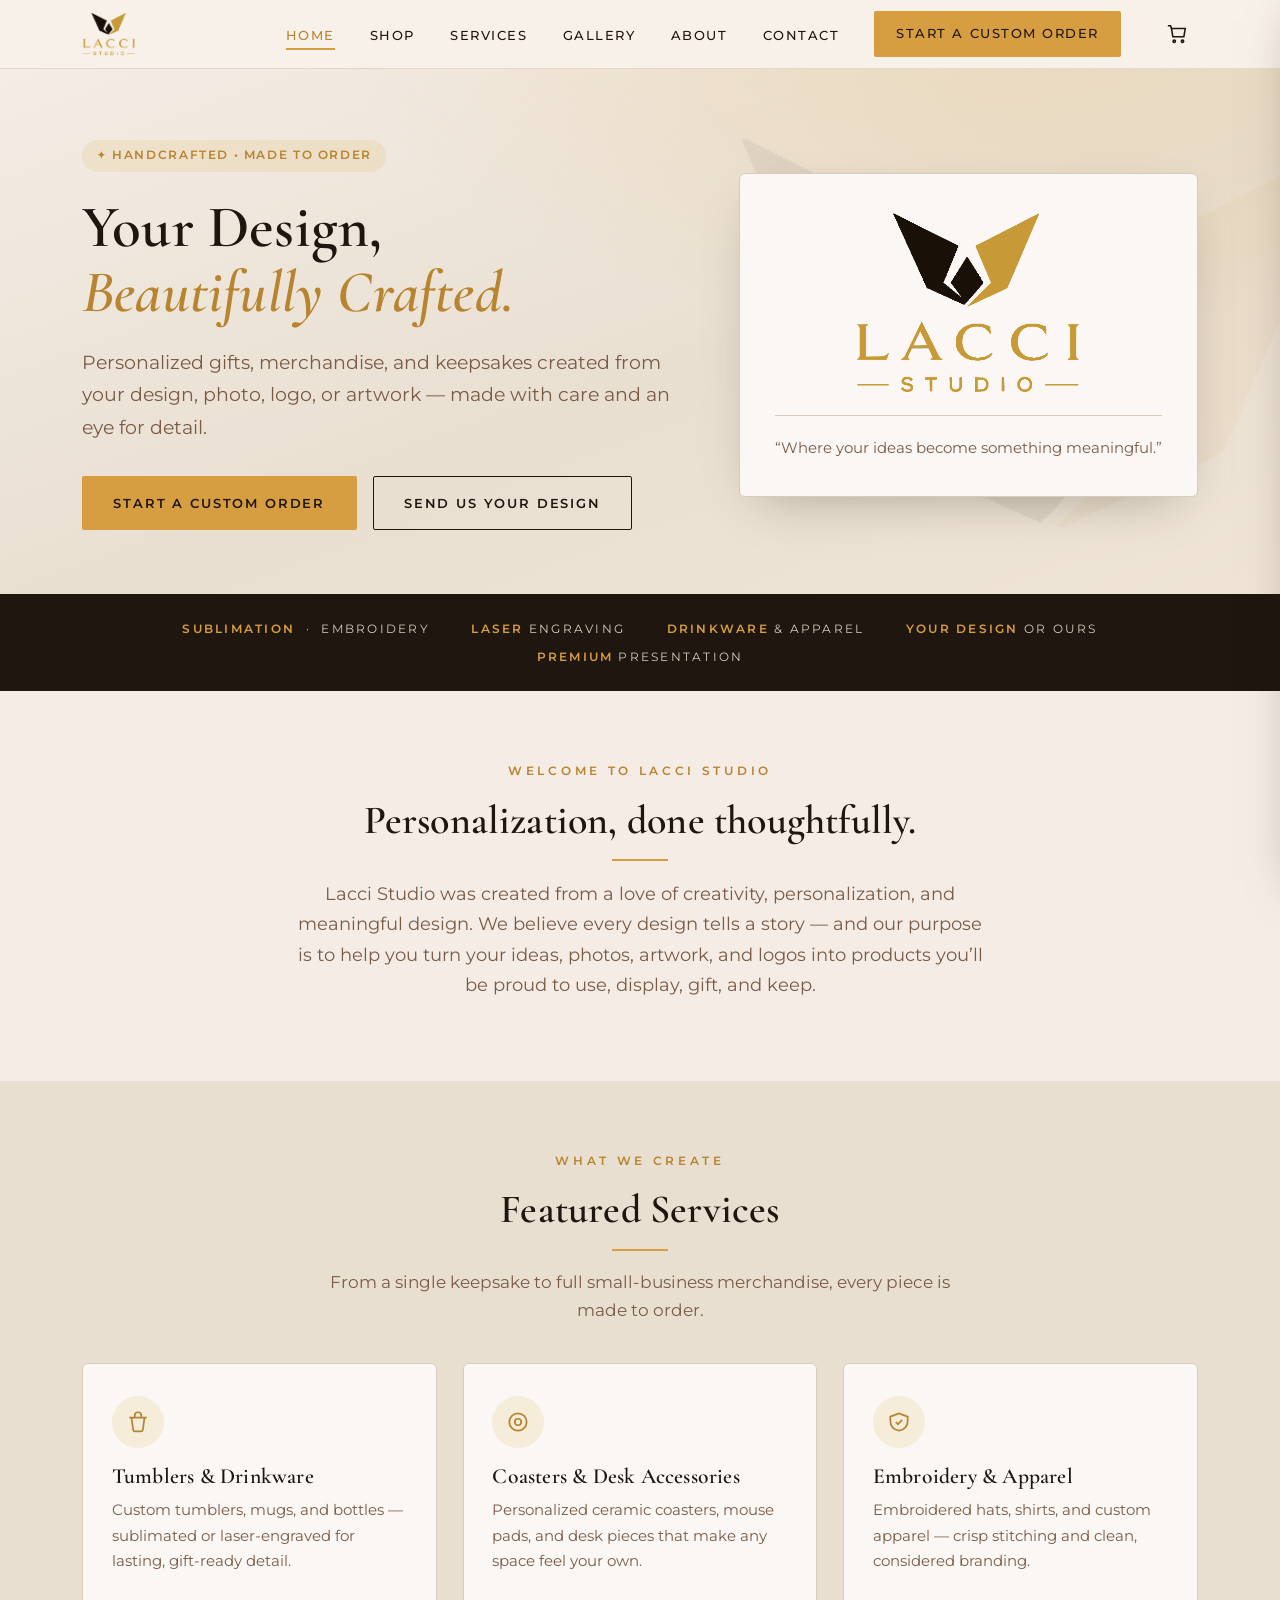
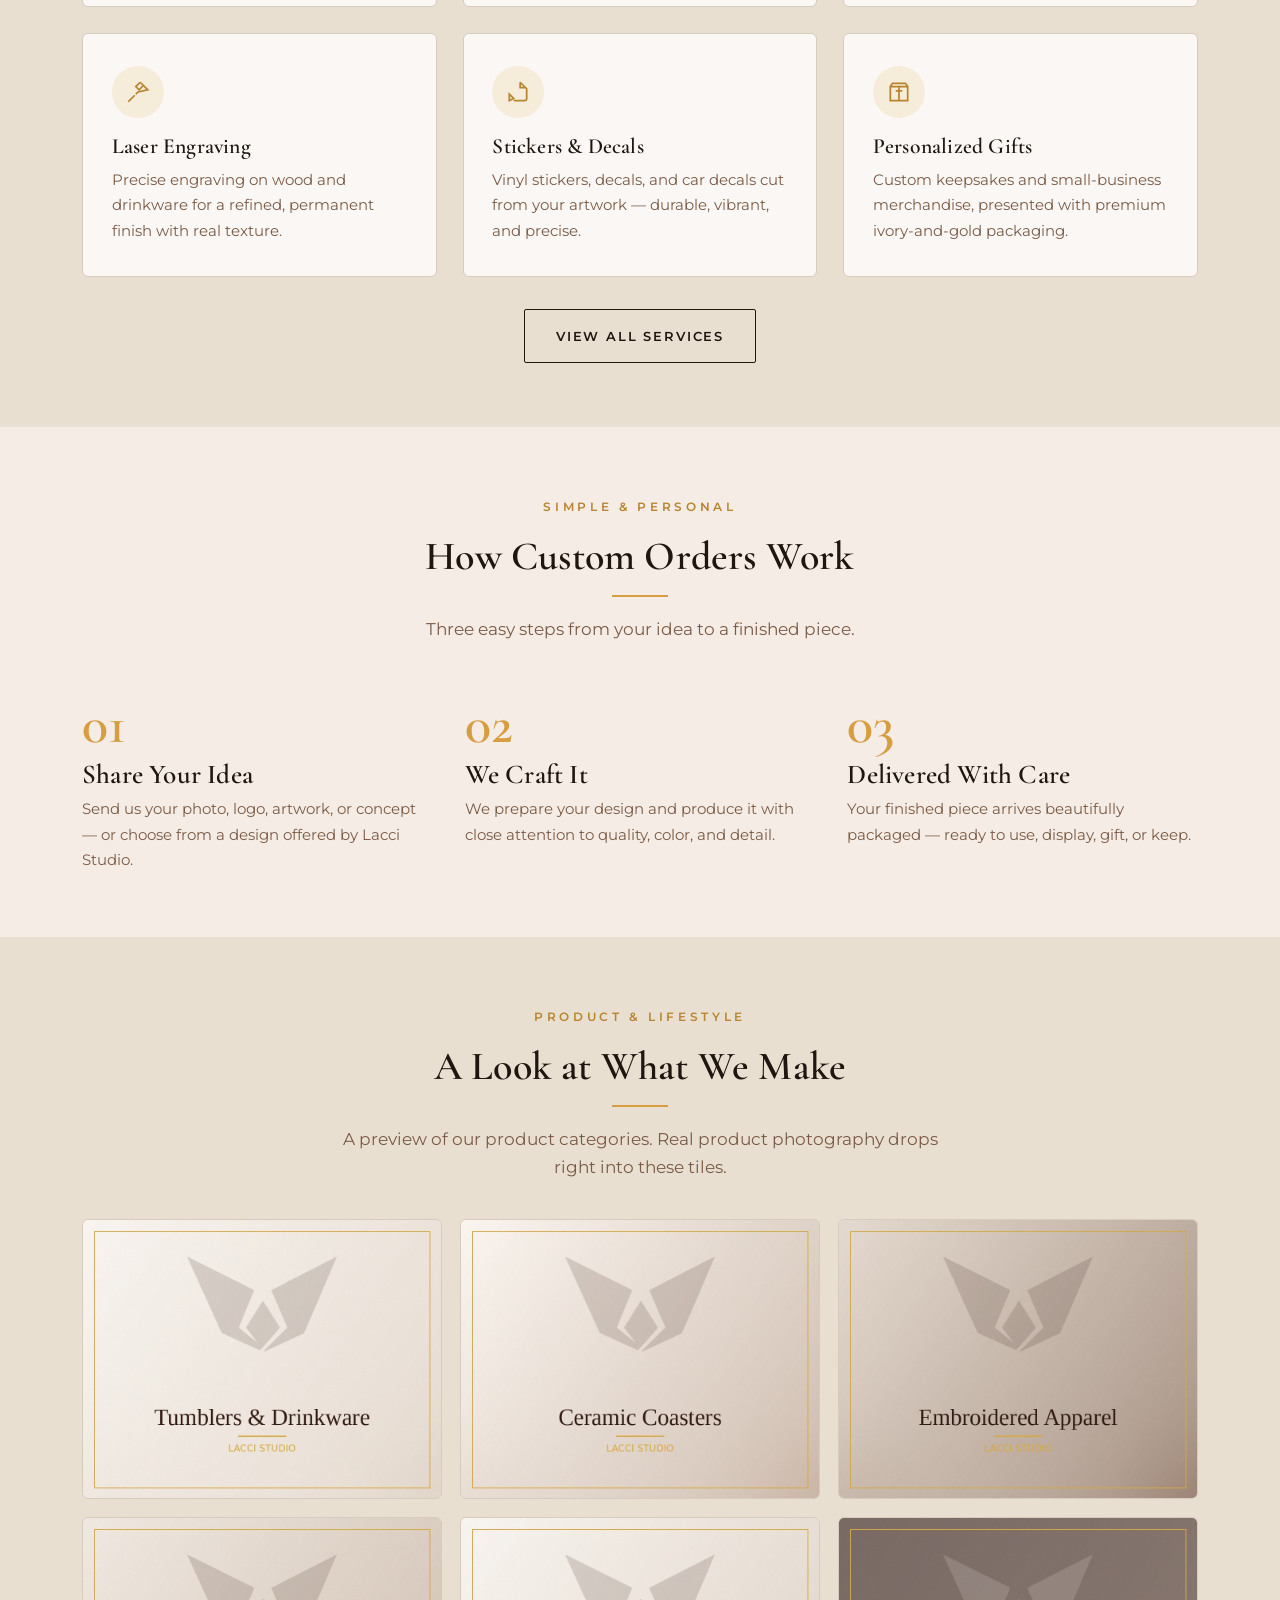
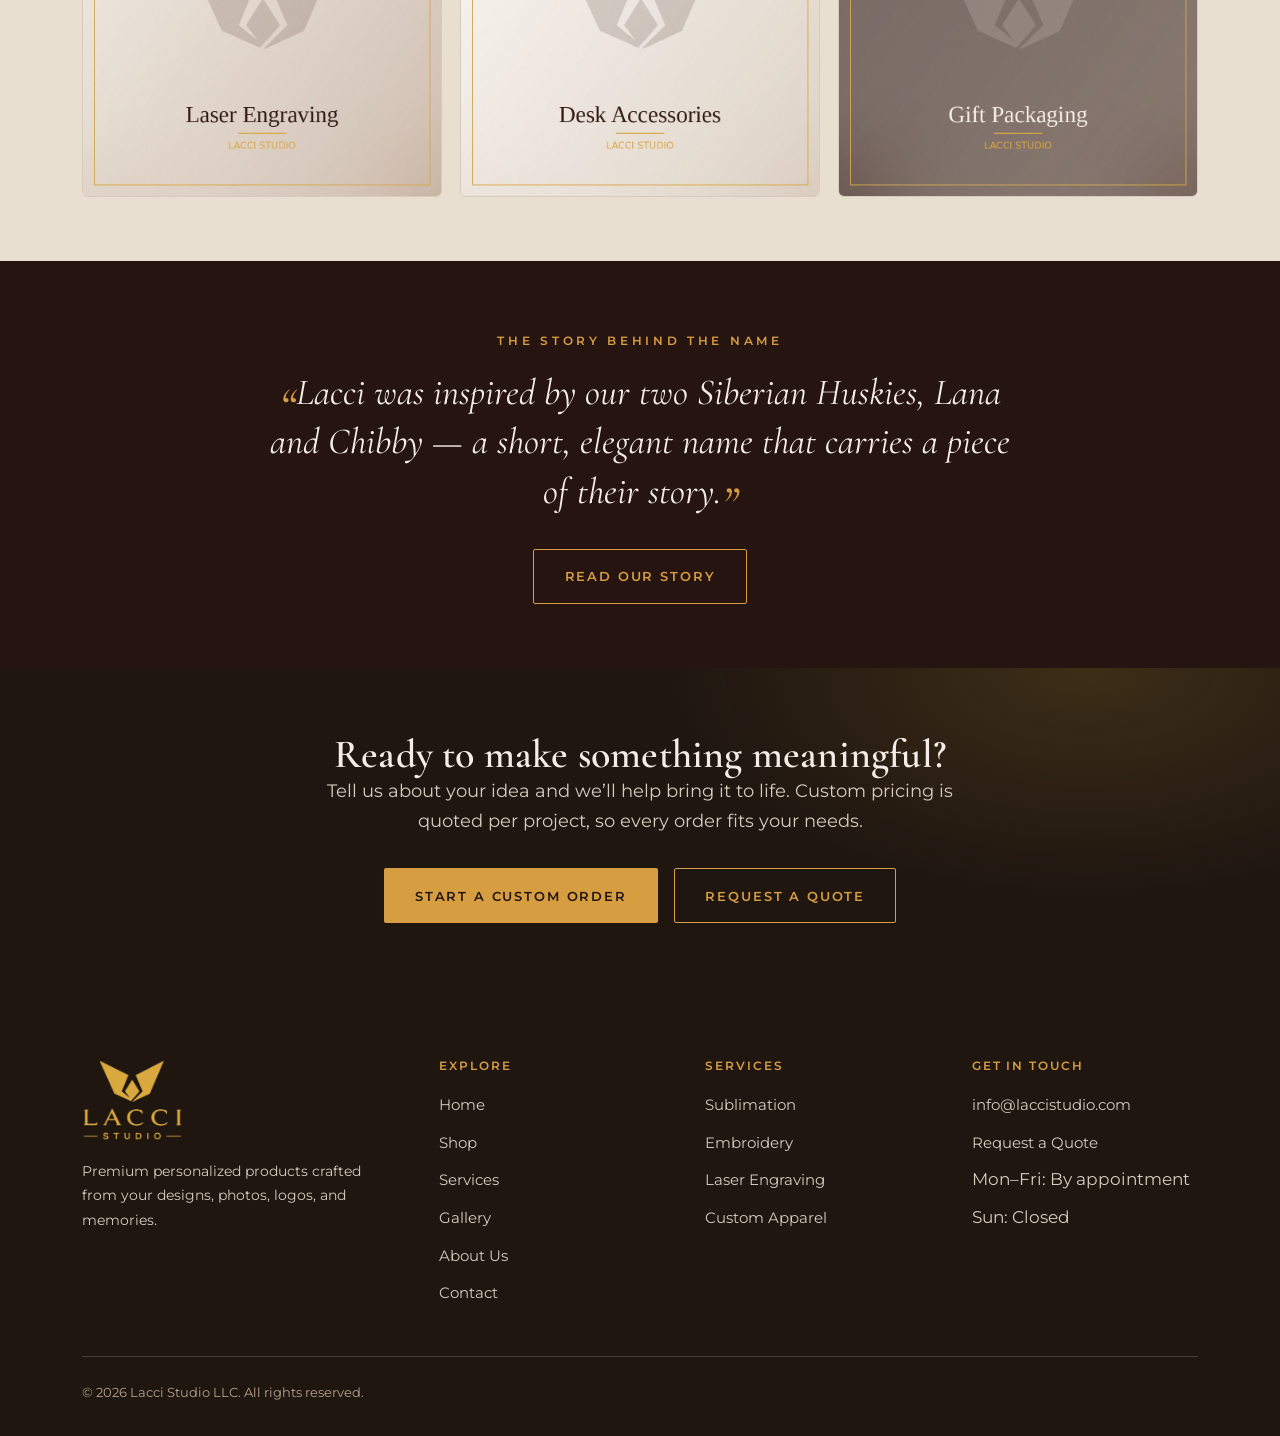
==== commit bfc20f4a: "Add files via upload" ====
--- a/index.html
+++ b/index.html
@@ -25,6 +25,7 @@
       <li><a href="index.html" class="active">Home</a></li>
       <li><a href="shop.html">Shop</a></li>
       <li><a href="services.html">Services</a></li>
+      <li><a href="gallery.html">Gallery</a></li>
       <li><a href="about.html">About</a></li>
       <li><a href="contact.html">Contact</a></li>
       <li><a href="contact.html" class="btn btn-gold">Start a Custom Order</a></li>
@@ -202,6 +203,7 @@
           <li><a href="index.html">Home</a></li>
       <li><a href="shop.html">Shop</a></li>
           <li><a href="services.html">Services</a></li>
+      <li><a href="gallery.html">Gallery</a></li>
           <li><a href="about.html">About Us</a></li>
           <li><a href="contact.html">Contact</a></li>
         </ul>
--- a/assets/css/styles.css
+++ b/assets/css/styles.css
@@ -307,6 +307,17 @@
 .page-hero p{margin-inline:auto;color:var(--mocha)}
 
 /* ==========================================================================
+   GALLERY PAGE
+   ========================================================================== */
+.gal-grid{display:grid;grid-template-columns:repeat(3,1fr);gap:1.1rem}
+.gal-item{margin:0;position:relative;border-radius:8px;overflow:hidden;border:1px solid var(--sandstone);aspect-ratio:4/3;background:var(--linen)}
+.gal-item img{width:100%;height:100%;object-fit:cover;transition:transform .5s var(--ease)}
+.gal-item:hover img{transform:scale(1.05)}
+.gal-item figcaption{position:absolute;left:0;right:0;bottom:0;padding:1.3rem .9rem .8rem;color:#fff;font-size:.76rem;letter-spacing:.12em;text-transform:uppercase;font-weight:600;background:linear-gradient(transparent,rgba(31,22,16,.85))}
+@media(max-width:900px){.gal-grid{grid-template-columns:repeat(2,1fr)}}
+@media(max-width:560px){.gal-grid{grid-template-columns:1fr}}
+
+/* ==========================================================================
    SHOP + CART
    ========================================================================== */
 /* Slim shop hero + tighter section so more products fit above the fold */
@@ -328,8 +339,21 @@
 .prod-card:hover{transform:translateY(-4px);box-shadow:var(--shadow-sm);border-color:var(--gold)}
 .prod-card.hide{display:none}
 .prod-media{position:relative;aspect-ratio:16/10;overflow:hidden;background:var(--linen)}
-.prod-media img{width:100%;height:100%;object-fit:cover;transition:transform .5s var(--ease)}
-.prod-card:hover .prod-media img{transform:scale(1.05)}
+.prod-media img,.prod-media video{width:100%;height:100%;object-fit:cover}
+/* slideshow */
+.pslide{position:absolute;inset:0;opacity:0;transition:opacity .35s var(--ease);pointer-events:none}
+.pslide.active{opacity:1;pointer-events:auto}
+.pslide img{transition:transform .5s var(--ease)}
+.prod-card:hover .pslide.active img{transform:scale(1.05)}
+.pvid-badge{position:absolute;top:.5rem;right:.5rem;background:rgba(31,22,16,.7);color:#fff;font-size:.6rem;letter-spacing:.08em;text-transform:uppercase;font-weight:600;padding:.2rem .5rem;border-radius:40px}
+.pnav{position:absolute;top:50%;transform:translateY(-50%);width:30px;height:30px;border:none;border-radius:50%;background:rgba(31,22,16,.5);color:#fff;font-size:1.15rem;line-height:1;cursor:pointer;display:grid;place-items:center;opacity:0;transition:opacity .2s,background .2s;z-index:3}
+.prod-media:hover .pnav{opacity:1}
+.pnav:hover{background:var(--gold);color:var(--walnut)}
+.pnav.prev{left:.4rem}
+.pnav.next{right:.4rem}
+.pdots{position:absolute;bottom:.45rem;left:0;right:0;display:flex;gap:.3rem;justify-content:center;z-index:3}
+.pdot{width:7px;height:7px;border-radius:50%;background:rgba(255,255,255,.6);cursor:pointer;transition:background .2s}
+.pdot.on{background:var(--gold)}
 .prod-tag{position:absolute;top:.5rem;left:.5rem;background:rgba(49,26,17,.82);color:var(--gold);font-size:.54rem;letter-spacing:.1em;text-transform:uppercase;font-weight:600;padding:.2rem .5rem;border-radius:40px}
 .prod-body{padding:.55rem .7rem .65rem;display:flex;flex-direction:column;flex:1;gap:.1rem}
 .prod-body h3{font-size:.82rem;margin:0;line-height:1.15;font-weight:600}
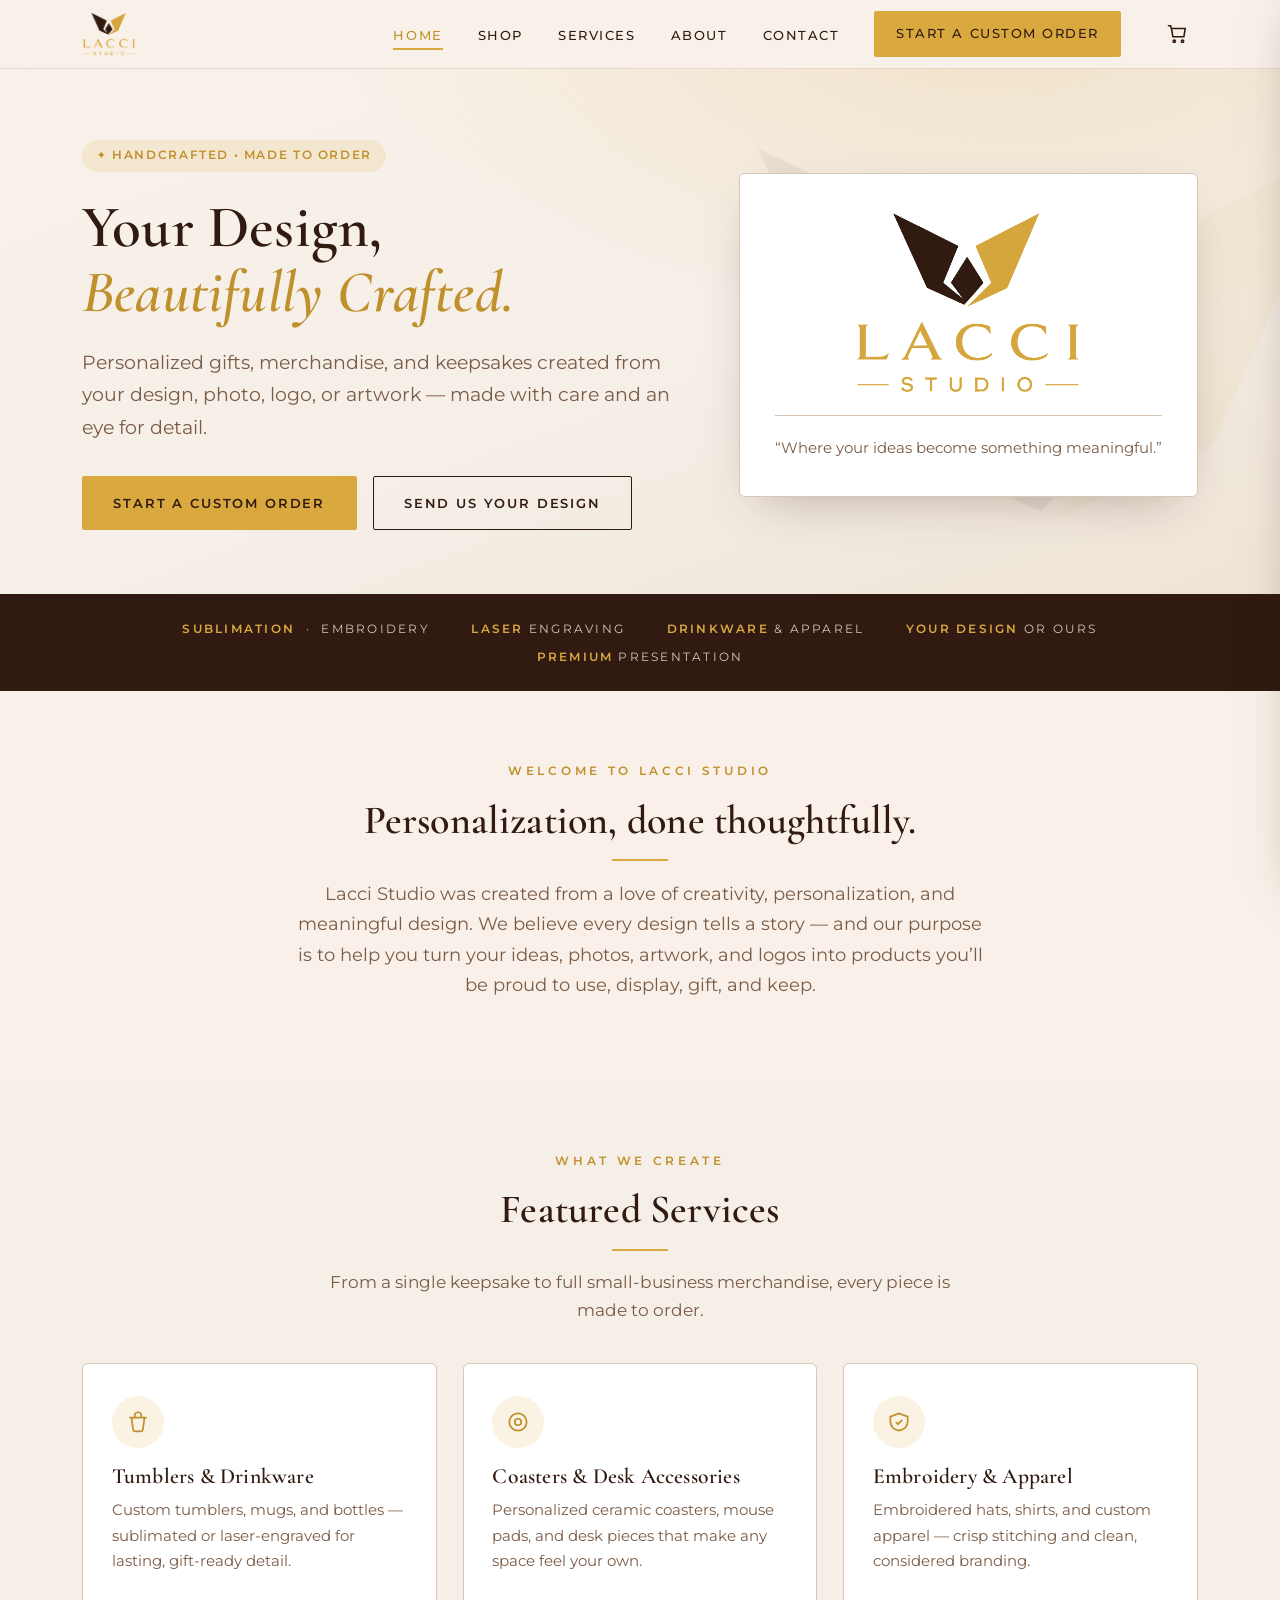
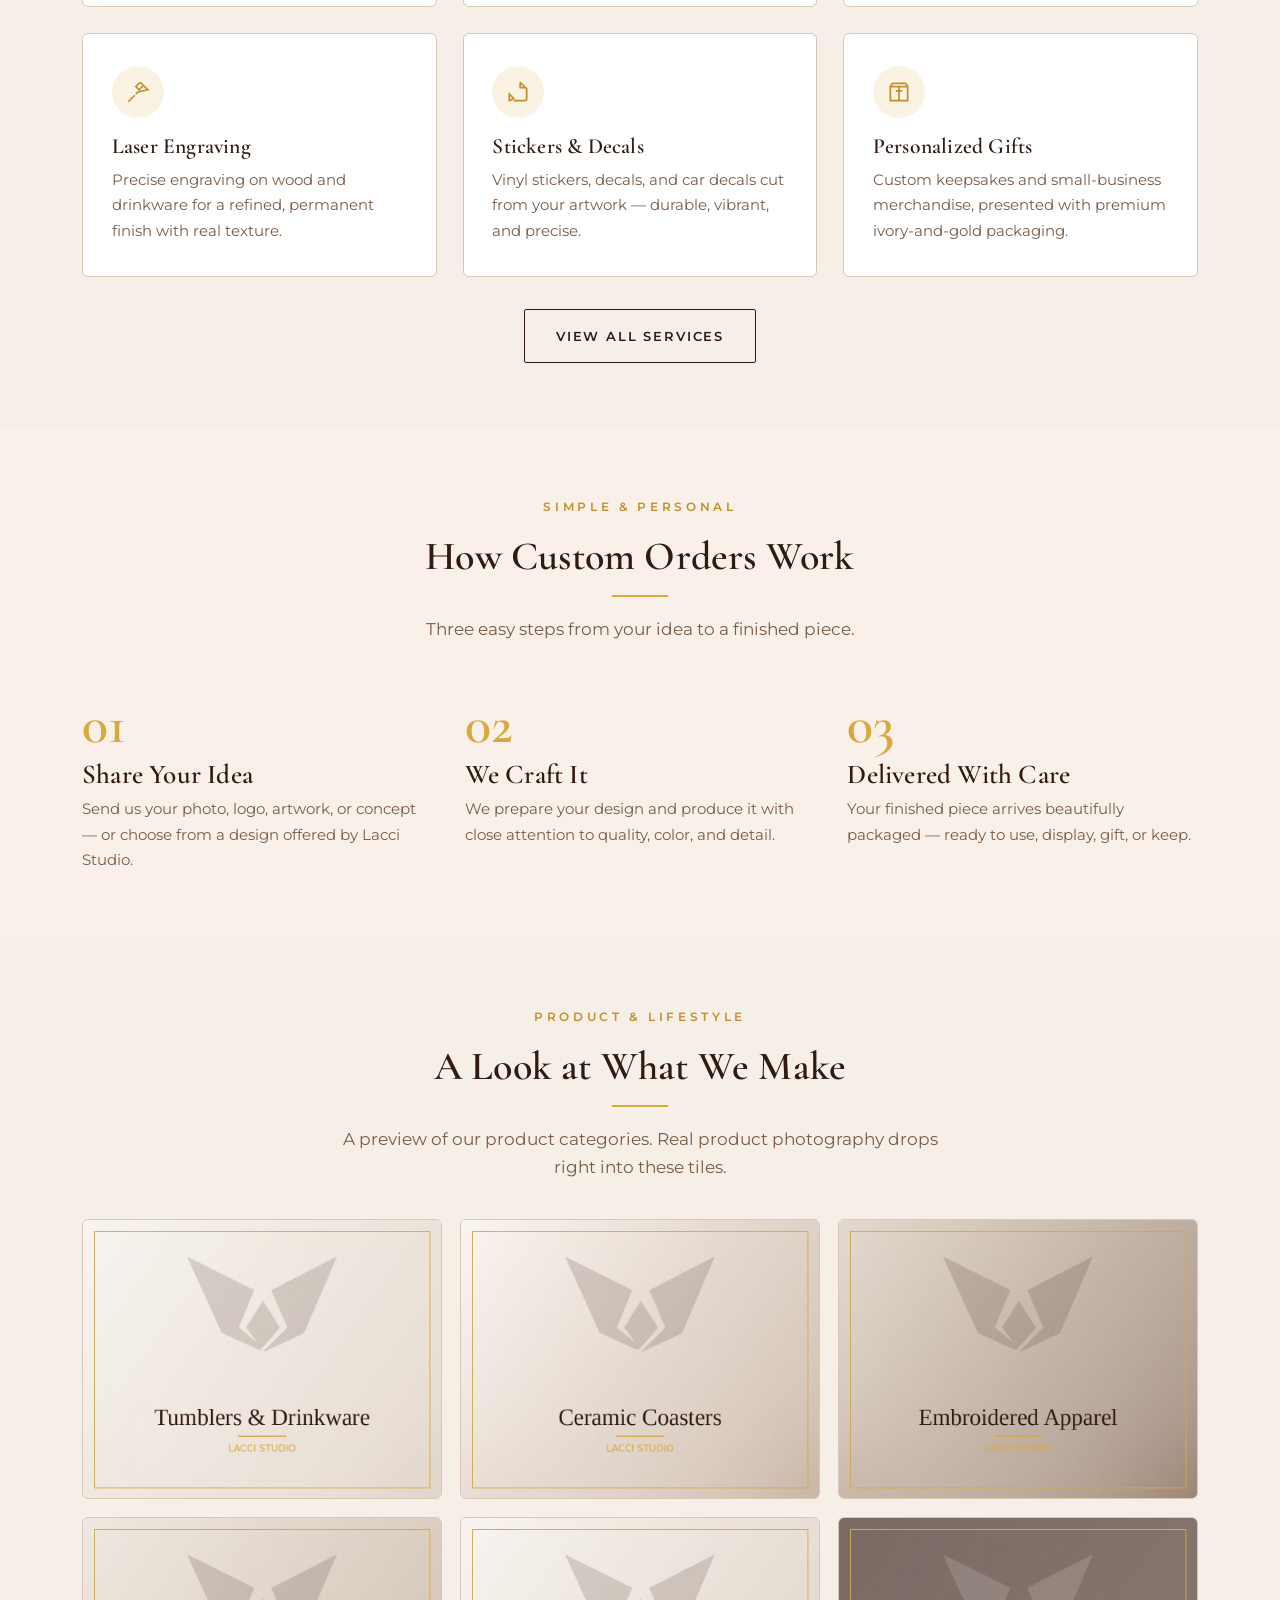
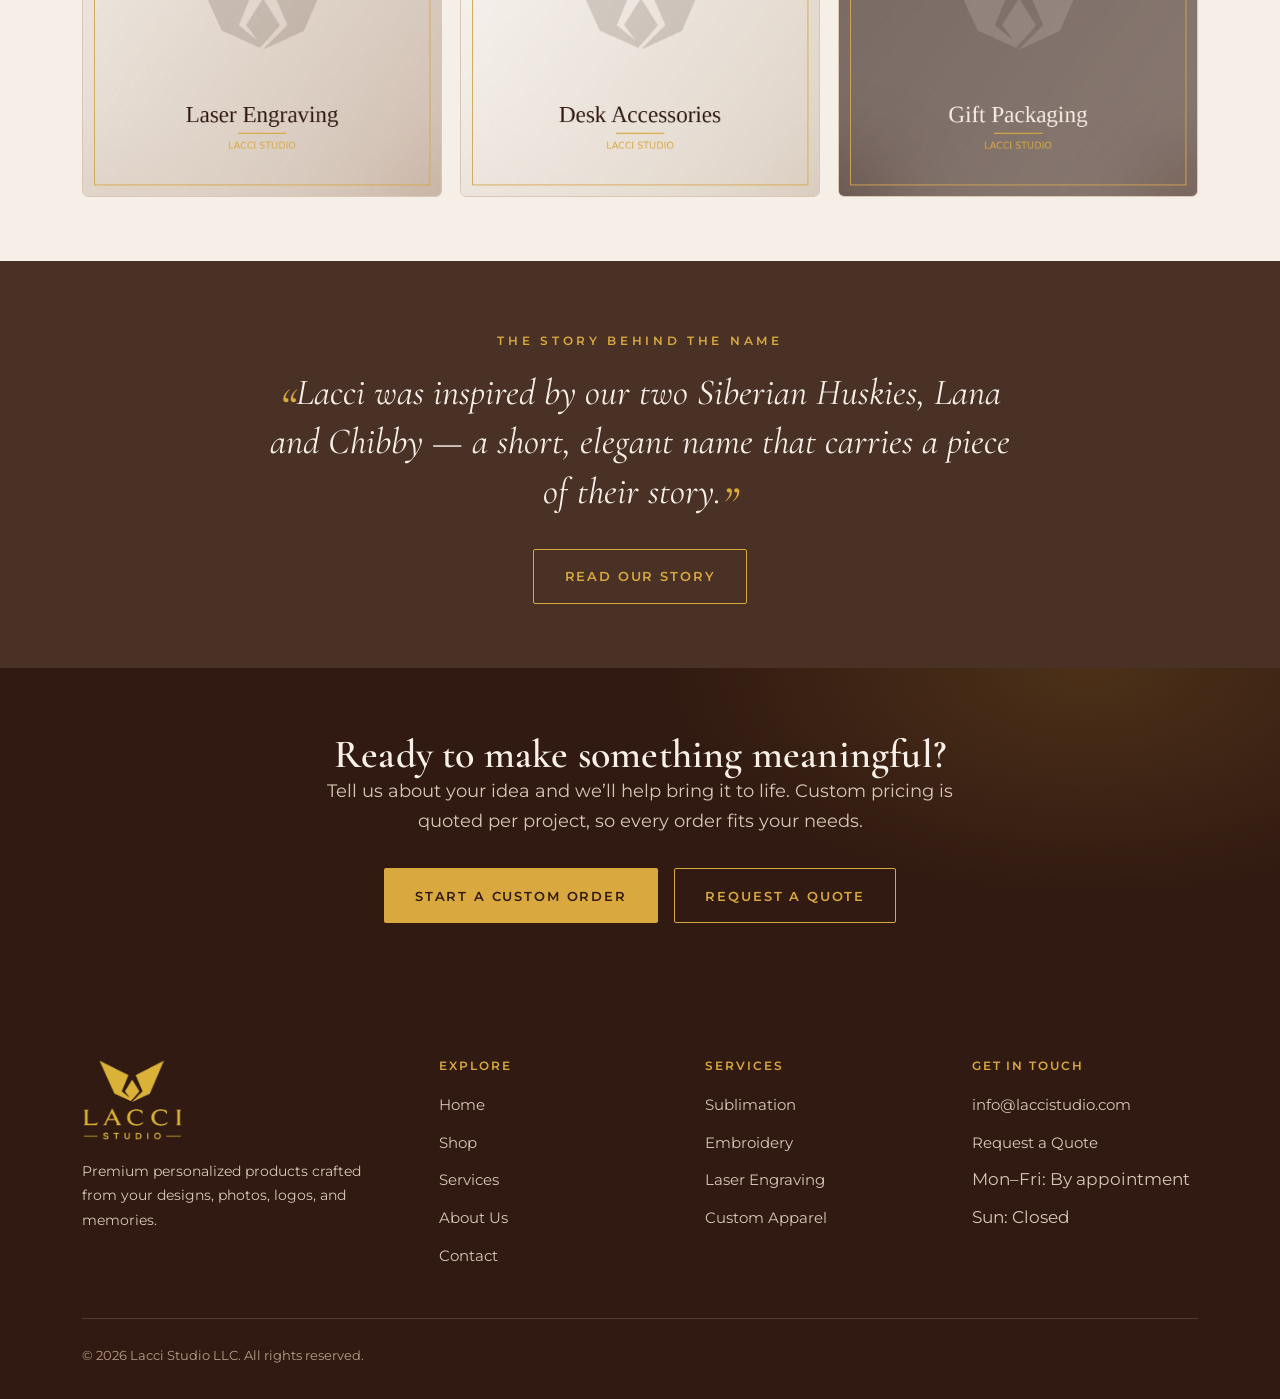
==== commit 10f38f30: "Add files via upload" ====
--- a/index.html
+++ b/index.html
@@ -25,7 +25,6 @@
       <li><a href="index.html" class="active">Home</a></li>
       <li><a href="shop.html">Shop</a></li>
       <li><a href="services.html">Services</a></li>
-      <li><a href="gallery.html">Gallery</a></li>
       <li><a href="about.html">About</a></li>
       <li><a href="contact.html">Contact</a></li>
       <li><a href="contact.html" class="btn btn-gold">Start a Custom Order</a></li>
@@ -203,7 +202,6 @@
           <li><a href="index.html">Home</a></li>
       <li><a href="shop.html">Shop</a></li>
           <li><a href="services.html">Services</a></li>
-      <li><a href="gallery.html">Gallery</a></li>
           <li><a href="about.html">About Us</a></li>
           <li><a href="contact.html">Contact</a></li>
         </ul>
--- a/assets/css/styles.css
+++ b/assets/css/styles.css
@@ -4,19 +4,19 @@
    ========================================================================== */
 
 :root{
-  --walnut:#1F1610;   /* logo, headings, footer */
-  --ivory:#F4ECE5;    /* main background */
-  --gold:#D79D41;     /* buttons, accents, foil */
-  --gold-deep:#b8842f;
-  --white:#FAF7F4;
-  --linen:#E9DFD1;    /* alt background / cards */
-  --sandstone:#D7CBBE;/* borders / dividers */
-  --taupe:#B7A28C;    /* icons / labels */
+  --walnut:#311A11;   /* logo, headings, footer */
+  --ivory:#F9F1E9;    /* main background */
+  --gold:#D9A83E;     /* buttons, accents, foil */
+  --gold-deep:#c0902d;
+  --white:#FFFFFF;
+  --linen:#F5EFE8;    /* alt background / cards */
+  --sandstone:#D8C7B7;/* borders / dividers */
+  --taupe:#B79C87;    /* icons / labels */
   --mocha:#7A5B46;    /* secondary headings */
-  --espresso:#25140F; /* dark sections */
+  --espresso:#4A3126; /* dark sections */
   --charcoal:#2E2E2E; /* body text */
-  --shadow: 0 18px 50px -22px rgba(31,22,16,.35);
-  --shadow-sm: 0 8px 24px -14px rgba(31,22,16,.30);
+  --shadow: 0 18px 50px -22px rgba(49,26,17,.35);
+  --shadow-sm: 0 8px 24px -14px rgba(49,26,17,.30);
   --maxw:1180px;
   --ease:cubic-bezier(.2,.7,.2,1);
 }
@@ -307,17 +307,6 @@
 .page-hero p{margin-inline:auto;color:var(--mocha)}
 
 /* ==========================================================================
-   GALLERY PAGE
-   ========================================================================== */
-.gal-grid{display:grid;grid-template-columns:repeat(3,1fr);gap:1.1rem}
-.gal-item{margin:0;position:relative;border-radius:8px;overflow:hidden;border:1px solid var(--sandstone);aspect-ratio:4/3;background:var(--linen)}
-.gal-item img{width:100%;height:100%;object-fit:cover;transition:transform .5s var(--ease)}
-.gal-item:hover img{transform:scale(1.05)}
-.gal-item figcaption{position:absolute;left:0;right:0;bottom:0;padding:1.3rem .9rem .8rem;color:#fff;font-size:.76rem;letter-spacing:.12em;text-transform:uppercase;font-weight:600;background:linear-gradient(transparent,rgba(31,22,16,.85))}
-@media(max-width:900px){.gal-grid{grid-template-columns:repeat(2,1fr)}}
-@media(max-width:560px){.gal-grid{grid-template-columns:1fr}}
-
-/* ==========================================================================
    SHOP + CART
    ========================================================================== */
 /* Slim shop hero + tighter section so more products fit above the fold */
@@ -339,21 +328,8 @@
 .prod-card:hover{transform:translateY(-4px);box-shadow:var(--shadow-sm);border-color:var(--gold)}
 .prod-card.hide{display:none}
 .prod-media{position:relative;aspect-ratio:16/10;overflow:hidden;background:var(--linen)}
-.prod-media img,.prod-media video{width:100%;height:100%;object-fit:cover}
-/* slideshow */
-.pslide{position:absolute;inset:0;opacity:0;transition:opacity .35s var(--ease);pointer-events:none}
-.pslide.active{opacity:1;pointer-events:auto}
-.pslide img{transition:transform .5s var(--ease)}
-.prod-card:hover .pslide.active img{transform:scale(1.05)}
-.pvid-badge{position:absolute;top:.5rem;right:.5rem;background:rgba(31,22,16,.7);color:#fff;font-size:.6rem;letter-spacing:.08em;text-transform:uppercase;font-weight:600;padding:.2rem .5rem;border-radius:40px}
-.pnav{position:absolute;top:50%;transform:translateY(-50%);width:30px;height:30px;border:none;border-radius:50%;background:rgba(31,22,16,.5);color:#fff;font-size:1.15rem;line-height:1;cursor:pointer;display:grid;place-items:center;opacity:0;transition:opacity .2s,background .2s;z-index:3}
-.prod-media:hover .pnav{opacity:1}
-.pnav:hover{background:var(--gold);color:var(--walnut)}
-.pnav.prev{left:.4rem}
-.pnav.next{right:.4rem}
-.pdots{position:absolute;bottom:.45rem;left:0;right:0;display:flex;gap:.3rem;justify-content:center;z-index:3}
-.pdot{width:7px;height:7px;border-radius:50%;background:rgba(255,255,255,.6);cursor:pointer;transition:background .2s}
-.pdot.on{background:var(--gold)}
+.prod-media img{width:100%;height:100%;object-fit:cover;transition:transform .5s var(--ease)}
+.prod-card:hover .prod-media img{transform:scale(1.05)}
 .prod-tag{position:absolute;top:.5rem;left:.5rem;background:rgba(49,26,17,.82);color:var(--gold);font-size:.54rem;letter-spacing:.1em;text-transform:uppercase;font-weight:600;padding:.2rem .5rem;border-radius:40px}
 .prod-body{padding:.55rem .7rem .65rem;display:flex;flex-direction:column;flex:1;gap:.1rem}
 .prod-body h3{font-size:.82rem;margin:0;line-height:1.15;font-weight:600}
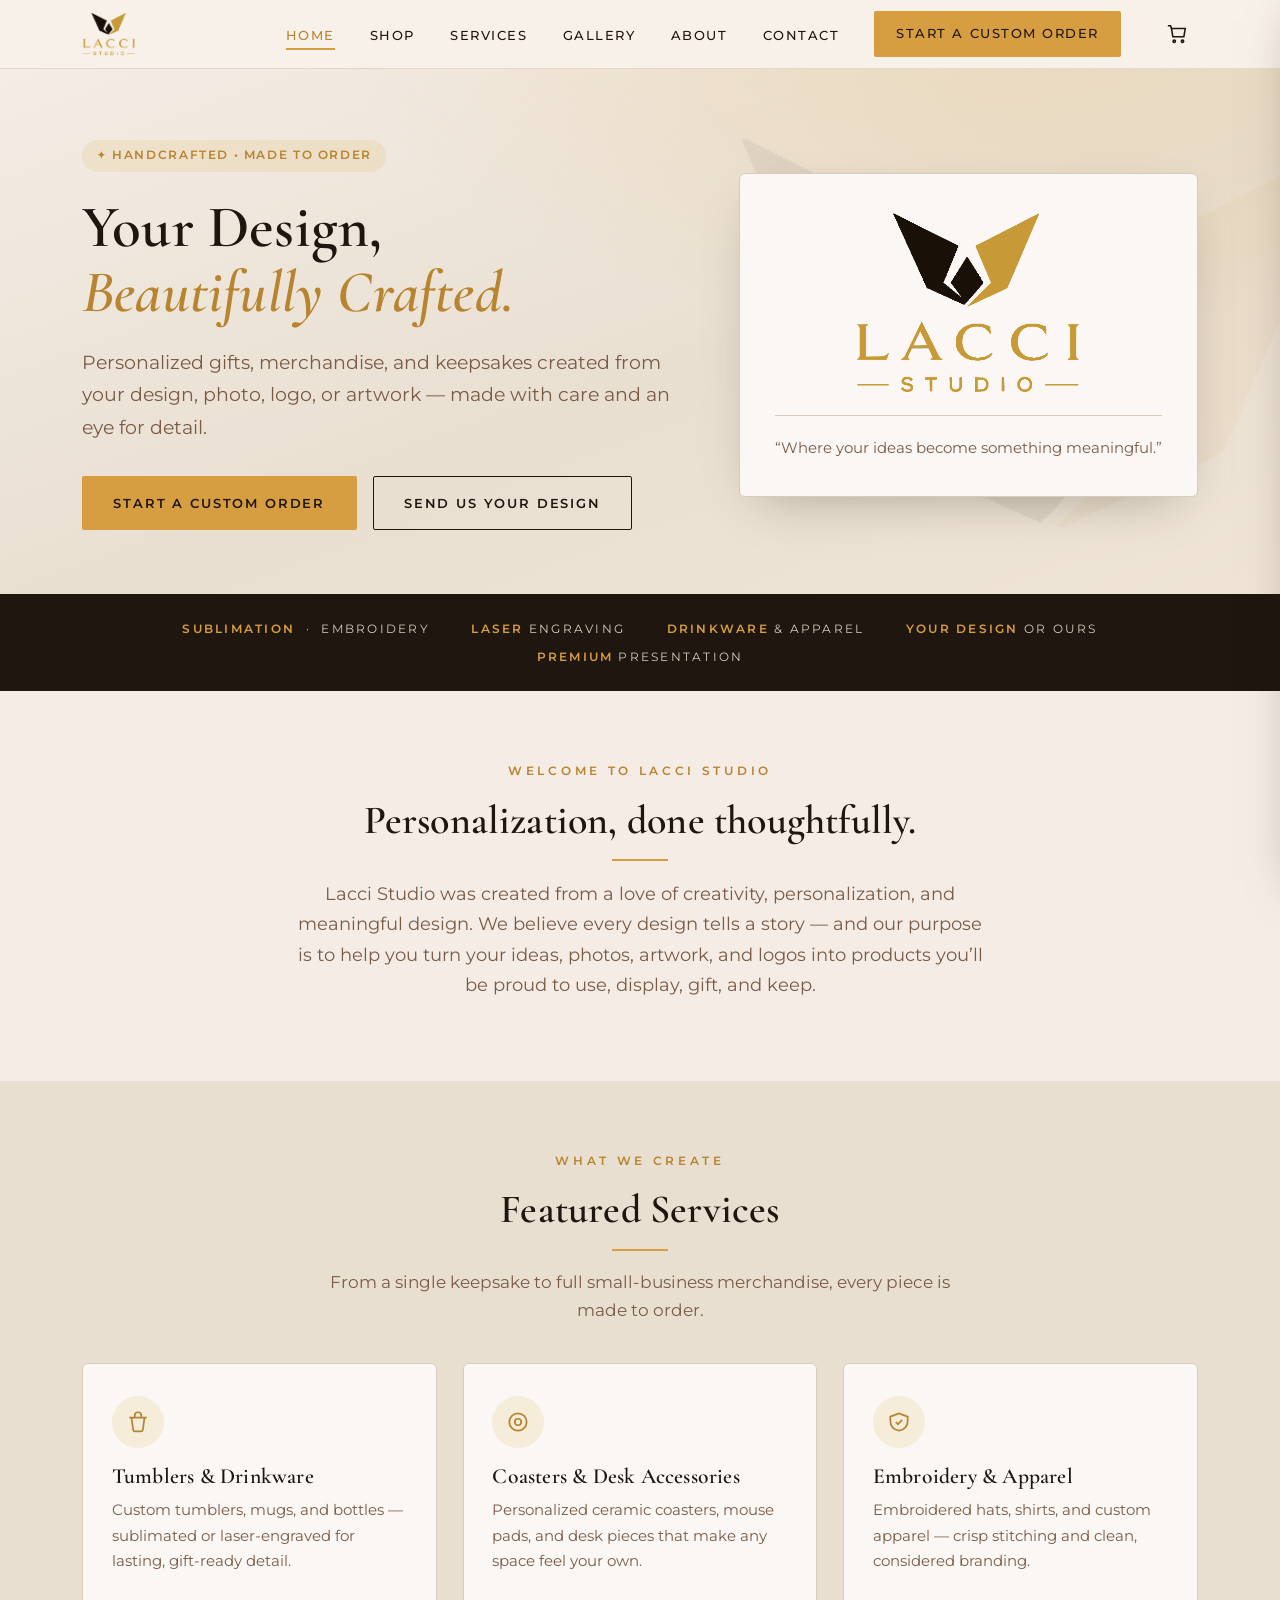
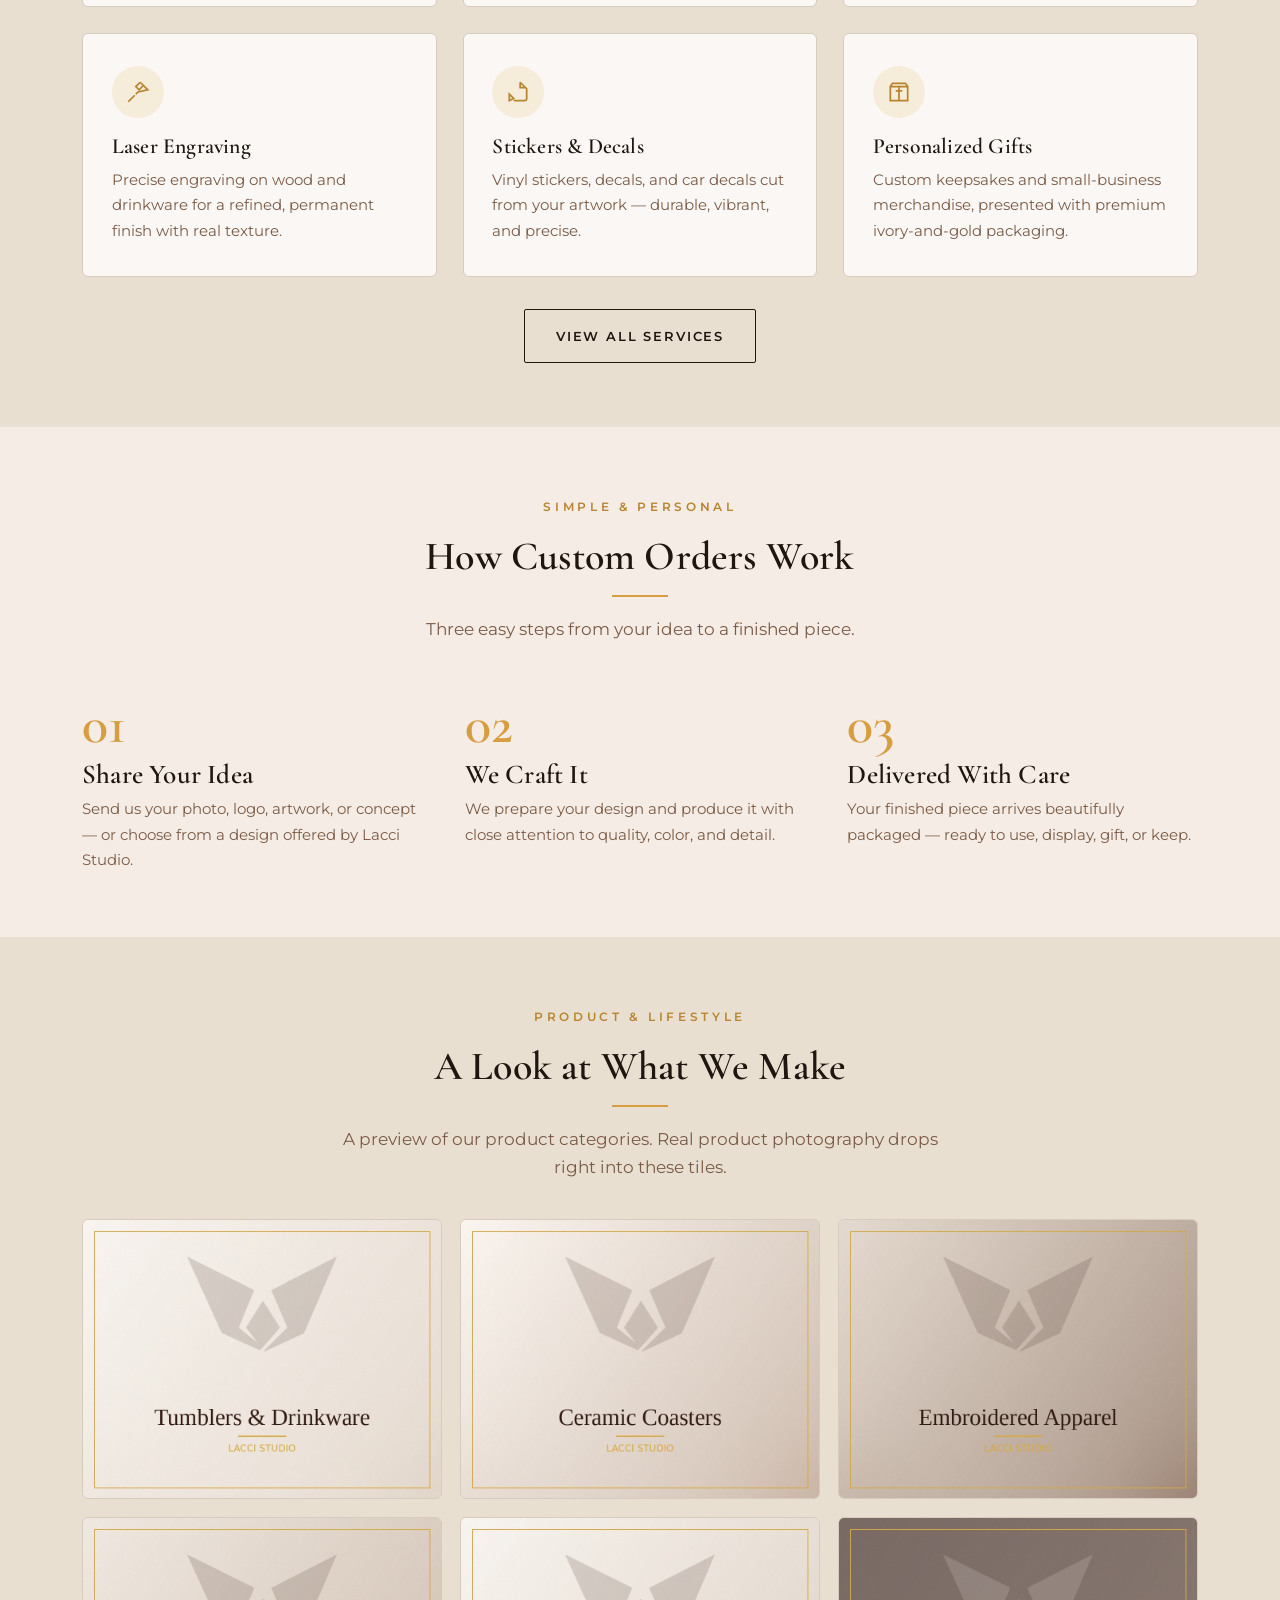
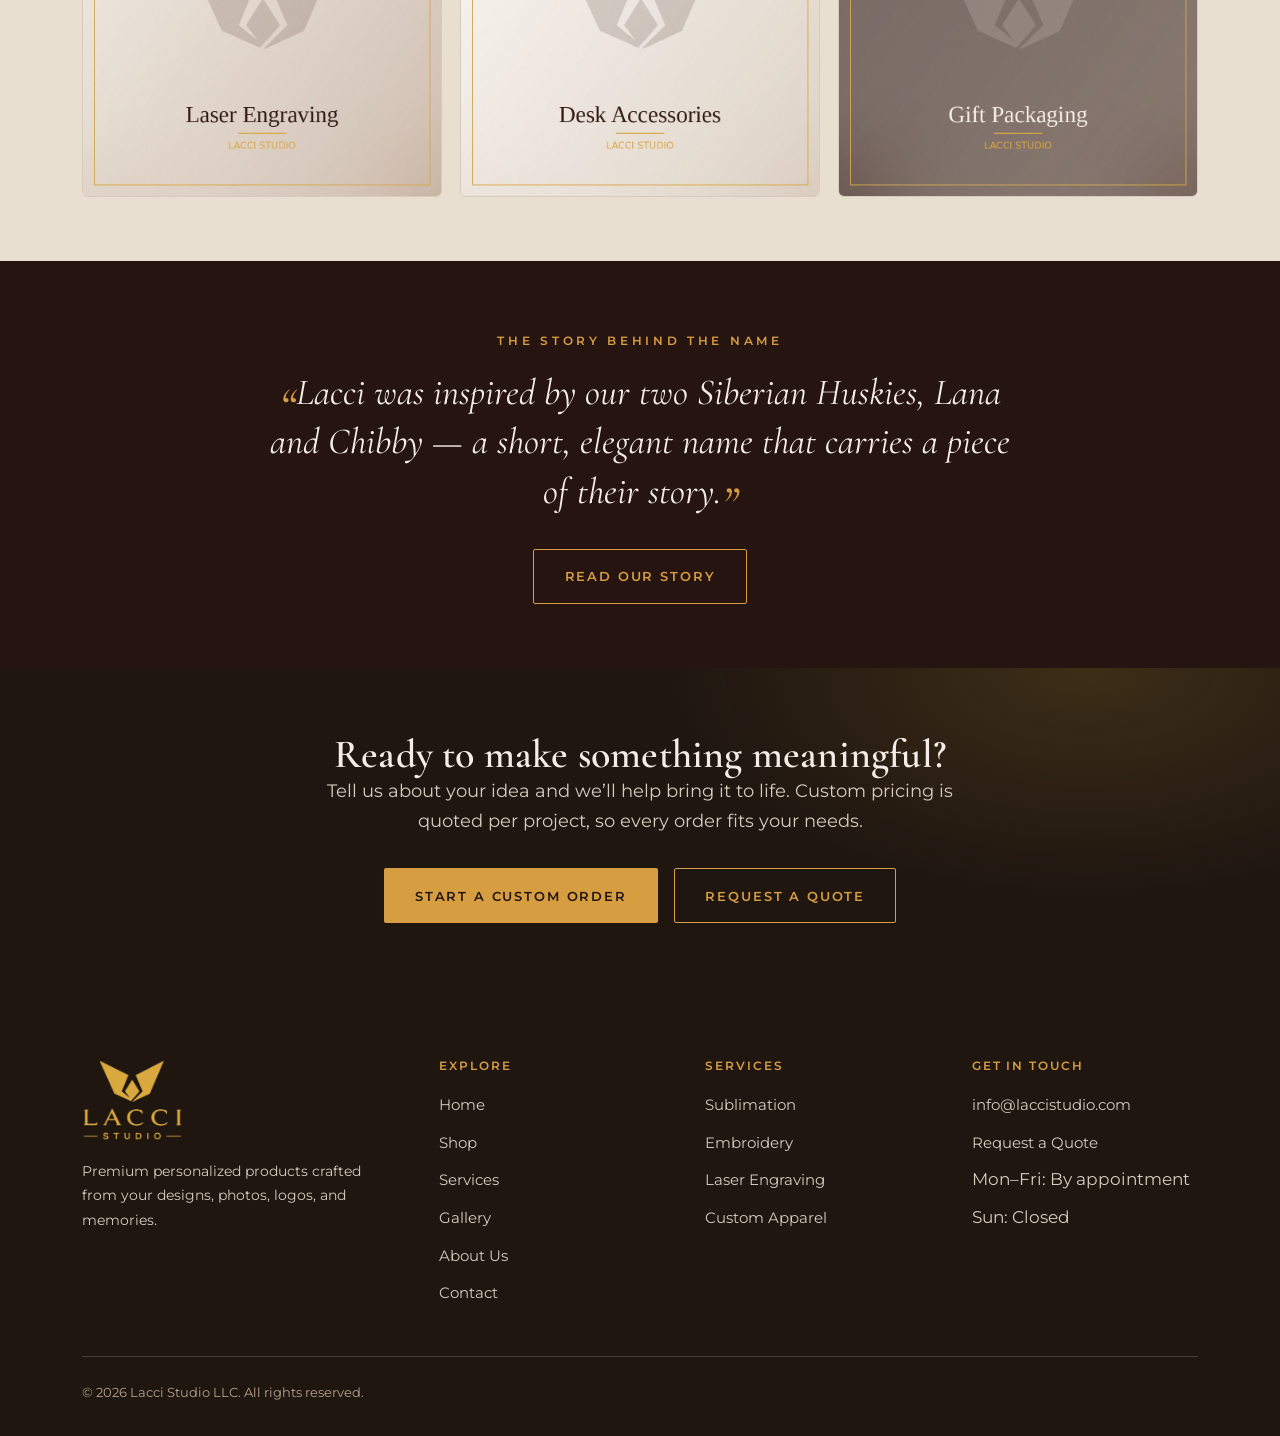
==== commit a09d802f: "Add files via upload" ====
--- a/index.html
+++ b/index.html
@@ -25,6 +25,7 @@
       <li><a href="index.html" class="active">Home</a></li>
       <li><a href="shop.html">Shop</a></li>
       <li><a href="services.html">Services</a></li>
+      <li><a href="gallery.html">Gallery</a></li>
       <li><a href="about.html">About</a></li>
       <li><a href="contact.html">Contact</a></li>
       <li><a href="contact.html" class="btn btn-gold">Start a Custom Order</a></li>
@@ -202,6 +203,7 @@
           <li><a href="index.html">Home</a></li>
       <li><a href="shop.html">Shop</a></li>
           <li><a href="services.html">Services</a></li>
+      <li><a href="gallery.html">Gallery</a></li>
           <li><a href="about.html">About Us</a></li>
           <li><a href="contact.html">Contact</a></li>
         </ul>
--- a/assets/css/styles.css
+++ b/assets/css/styles.css
@@ -4,19 +4,19 @@
    ========================================================================== */
 
 :root{
-  --walnut:#311A11;   /* logo, headings, footer */
-  --ivory:#F9F1E9;    /* main background */
-  --gold:#D9A83E;     /* buttons, accents, foil */
-  --gold-deep:#c0902d;
-  --white:#FFFFFF;
-  --linen:#F5EFE8;    /* alt background / cards */
-  --sandstone:#D8C7B7;/* borders / dividers */
-  --taupe:#B79C87;    /* icons / labels */
+  --walnut:#1F1610;   /* logo, headings, footer */
+  --ivory:#F4ECE5;    /* main background */
+  --gold:#D79D41;     /* buttons, accents, foil */
+  --gold-deep:#b8842f;
+  --white:#FAF7F4;
+  --linen:#E9DFD1;    /* alt background / cards */
+  --sandstone:#D7CBBE;/* borders / dividers */
+  --taupe:#B7A28C;    /* icons / labels */
   --mocha:#7A5B46;    /* secondary headings */
-  --espresso:#4A3126; /* dark sections */
+  --espresso:#25140F; /* dark sections */
   --charcoal:#2E2E2E; /* body text */
-  --shadow: 0 18px 50px -22px rgba(49,26,17,.35);
-  --shadow-sm: 0 8px 24px -14px rgba(49,26,17,.30);
+  --shadow: 0 18px 50px -22px rgba(31,22,16,.35);
+  --shadow-sm: 0 8px 24px -14px rgba(31,22,16,.30);
   --maxw:1180px;
   --ease:cubic-bezier(.2,.7,.2,1);
 }
@@ -307,6 +307,17 @@
 .page-hero p{margin-inline:auto;color:var(--mocha)}
 
 /* ==========================================================================
+   GALLERY PAGE
+   ========================================================================== */
+.gal-grid{display:grid;grid-template-columns:repeat(3,1fr);gap:1.1rem}
+.gal-item{margin:0;position:relative;border-radius:8px;overflow:hidden;border:1px solid var(--sandstone);aspect-ratio:4/3;background:var(--linen)}
+.gal-item img{width:100%;height:100%;object-fit:cover;transition:transform .5s var(--ease)}
+.gal-item:hover img{transform:scale(1.05)}
+.gal-item figcaption{position:absolute;left:0;right:0;bottom:0;padding:1.3rem .9rem .8rem;color:#fff;font-size:.76rem;letter-spacing:.12em;text-transform:uppercase;font-weight:600;background:linear-gradient(transparent,rgba(31,22,16,.85))}
+@media(max-width:900px){.gal-grid{grid-template-columns:repeat(2,1fr)}}
+@media(max-width:560px){.gal-grid{grid-template-columns:1fr}}
+
+/* ==========================================================================
    SHOP + CART
    ========================================================================== */
 /* Slim shop hero + tighter section so more products fit above the fold */
@@ -328,8 +339,21 @@
 .prod-card:hover{transform:translateY(-4px);box-shadow:var(--shadow-sm);border-color:var(--gold)}
 .prod-card.hide{display:none}
 .prod-media{position:relative;aspect-ratio:16/10;overflow:hidden;background:var(--linen)}
-.prod-media img{width:100%;height:100%;object-fit:cover;transition:transform .5s var(--ease)}
-.prod-card:hover .prod-media img{transform:scale(1.05)}
+.prod-media img,.prod-media video{width:100%;height:100%;object-fit:cover}
+/* slideshow */
+.pslide{position:absolute;inset:0;opacity:0;transition:opacity .35s var(--ease);pointer-events:none}
+.pslide.active{opacity:1;pointer-events:auto}
+.pslide img{transition:transform .5s var(--ease)}
+.prod-card:hover .pslide.active img{transform:scale(1.05)}
+.pvid-badge{position:absolute;top:.5rem;right:.5rem;background:rgba(31,22,16,.7);color:#fff;font-size:.6rem;letter-spacing:.08em;text-transform:uppercase;font-weight:600;padding:.2rem .5rem;border-radius:40px}
+.pnav{position:absolute;top:50%;transform:translateY(-50%);width:30px;height:30px;border:none;border-radius:50%;background:rgba(31,22,16,.5);color:#fff;font-size:1.15rem;line-height:1;cursor:pointer;display:grid;place-items:center;opacity:0;transition:opacity .2s,background .2s;z-index:3}
+.prod-media:hover .pnav{opacity:1}
+.pnav:hover{background:var(--gold);color:var(--walnut)}
+.pnav.prev{left:.4rem}
+.pnav.next{right:.4rem}
+.pdots{position:absolute;bottom:.45rem;left:0;right:0;display:flex;gap:.3rem;justify-content:center;z-index:3}
+.pdot{width:7px;height:7px;border-radius:50%;background:rgba(255,255,255,.6);cursor:pointer;transition:background .2s}
+.pdot.on{background:var(--gold)}
 .prod-tag{position:absolute;top:.5rem;left:.5rem;background:rgba(49,26,17,.82);color:var(--gold);font-size:.54rem;letter-spacing:.1em;text-transform:uppercase;font-weight:600;padding:.2rem .5rem;border-radius:40px}
 .prod-body{padding:.55rem .7rem .65rem;display:flex;flex-direction:column;flex:1;gap:.1rem}
 .prod-body h3{font-size:.82rem;margin:0;line-height:1.15;font-weight:600}
@@ -346,6 +370,28 @@
 .ci-design{font-size:.72rem;color:var(--taupe);margin-top:.15rem}
 .ci-design.ok{color:var(--gold-deep);font-weight:600}
 .ci-adddesign{align-self:flex-start;margin-top:.2rem;background:none;border:none;padding:0;color:var(--gold-deep);font-family:'Montserrat';font-size:.74rem;font-weight:600;text-decoration:underline;cursor:pointer}
+
+/* Quick view modal */
+.qv-overlay{position:fixed;inset:0;background:rgba(31,22,16,.55);opacity:0;visibility:hidden;transition:.3s;z-index:100}
+.qv-overlay.show{opacity:1;visibility:visible}
+.qv-modal{position:fixed;top:50%;left:50%;transform:translate(-50%,-48%) scale(.98);opacity:0;visibility:hidden;transition:.3s var(--ease);z-index:101;background:var(--white);border-radius:10px;box-shadow:var(--shadow);width:min(940px,94vw);max-height:90vh;overflow:auto;display:grid;grid-template-columns:1.05fr 1fr}
+.qv-modal.show{opacity:1;visibility:visible;transform:translate(-50%,-50%) scale(1)}
+.qv-close{position:absolute;top:.55rem;right:.6rem;z-index:6;background:rgba(255,255,255,.92);border:1px solid var(--sandstone);width:34px;height:34px;border-radius:50%;font-size:1.5rem;line-height:1;cursor:pointer;color:var(--walnut)}
+.qv-close:hover{background:var(--gold);border-color:var(--gold)}
+.qv-media{position:relative;background:var(--linen);min-height:320px}
+.qv-media .prod-media{aspect-ratio:auto;height:100%;min-height:320px}
+.qv-media .pnav{opacity:1}
+.qv-info{padding:1.9rem 1.9rem 2.1rem;display:flex;flex-direction:column;gap:.55rem}
+.qv-cat{align-self:flex-start;background:rgba(215,157,65,.16);color:var(--gold-deep);font-size:.62rem;letter-spacing:.14em;text-transform:uppercase;font-weight:600;padding:.28rem .7rem;border-radius:40px}
+.qv-info h3{font-size:clamp(1.5rem,3vw,2.1rem);margin:.2rem 0 0}
+.qv-price{font-family:'Montserrat';font-weight:600;color:var(--gold-deep);font-size:1.15rem}
+.qv-desc{font-size:.95rem;color:var(--mocha);margin:.2rem 0 .4rem}
+.qv-opt{display:flex;flex-direction:column;gap:.3rem}
+.qv-opt span{font-size:.66rem;letter-spacing:.12em;text-transform:uppercase;font-weight:600;color:var(--taupe)}
+.qv-opt select,.qv-opt input{font-family:'Montserrat';font-size:.92rem;padding:.6rem .7rem;border:1px solid var(--sandstone);border-radius:4px;background:var(--linen);color:var(--charcoal)}
+.qv-opt select:focus,.qv-opt input:focus{outline:none;border-color:var(--gold);box-shadow:0 0 0 3px rgba(215,157,65,.18);background:var(--white)}
+.qv-hint{font-size:.76rem;color:var(--taupe);margin:.3rem 0 0}
+@media(max-width:700px){.qv-modal{grid-template-columns:1fr;top:0;left:0;transform:none;width:100vw;max-height:100vh;height:100vh;border-radius:0}.qv-modal.show{transform:none}.qv-media .prod-media{min-height:44vh}}
 
 /* Cart button in nav */
 .cart-li{display:flex;align-items:center}
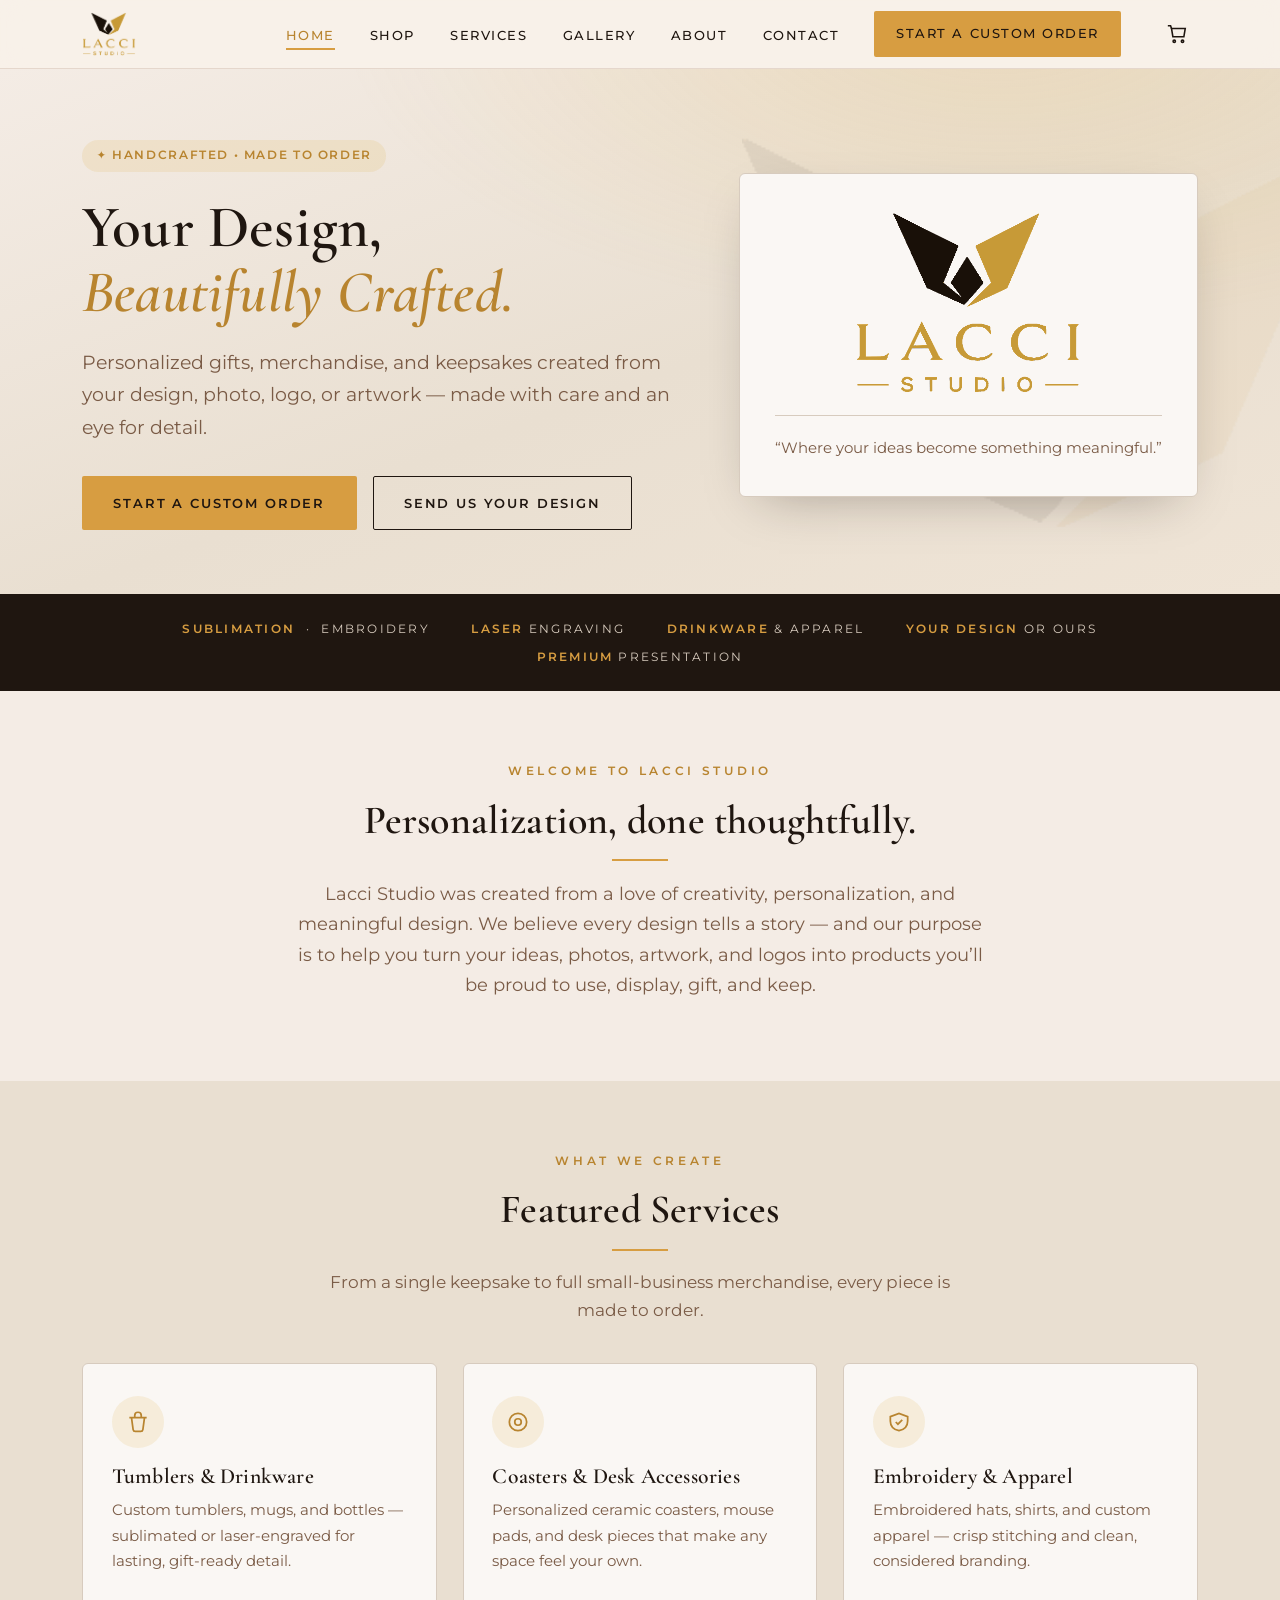
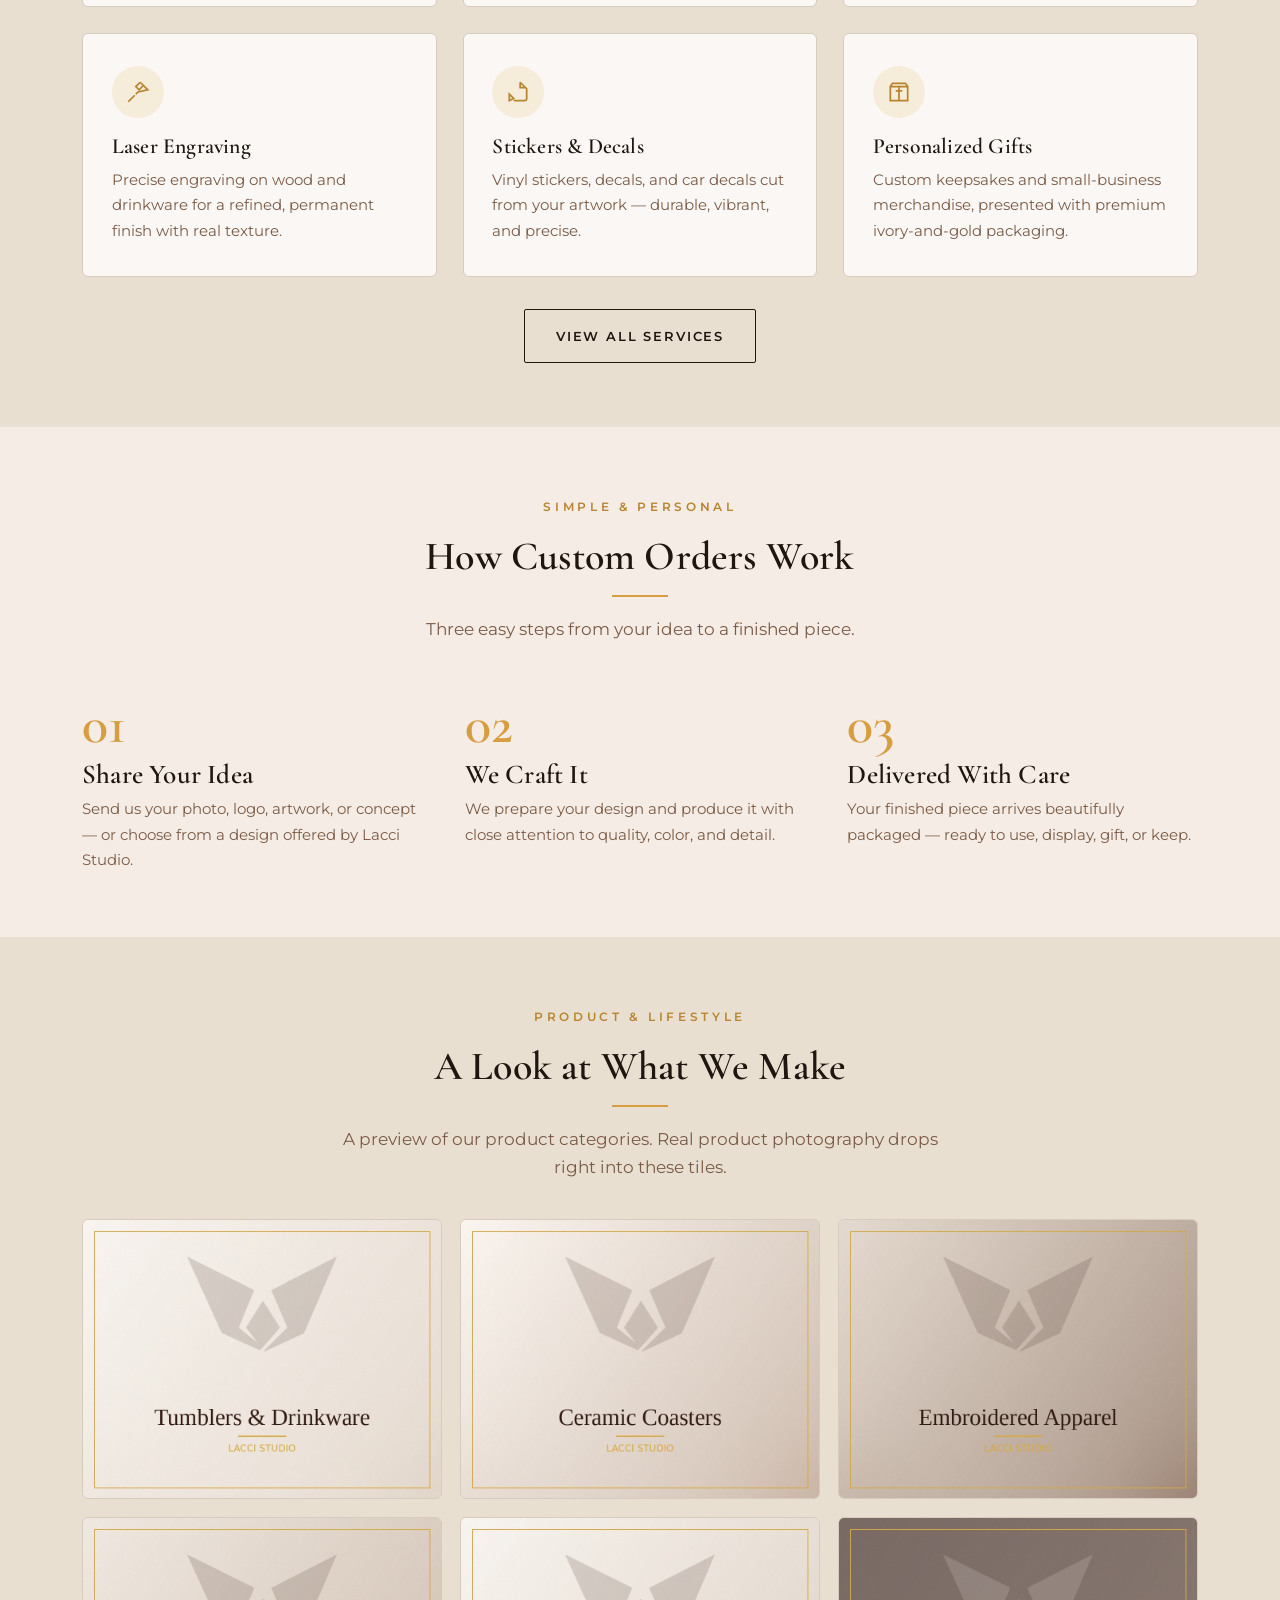
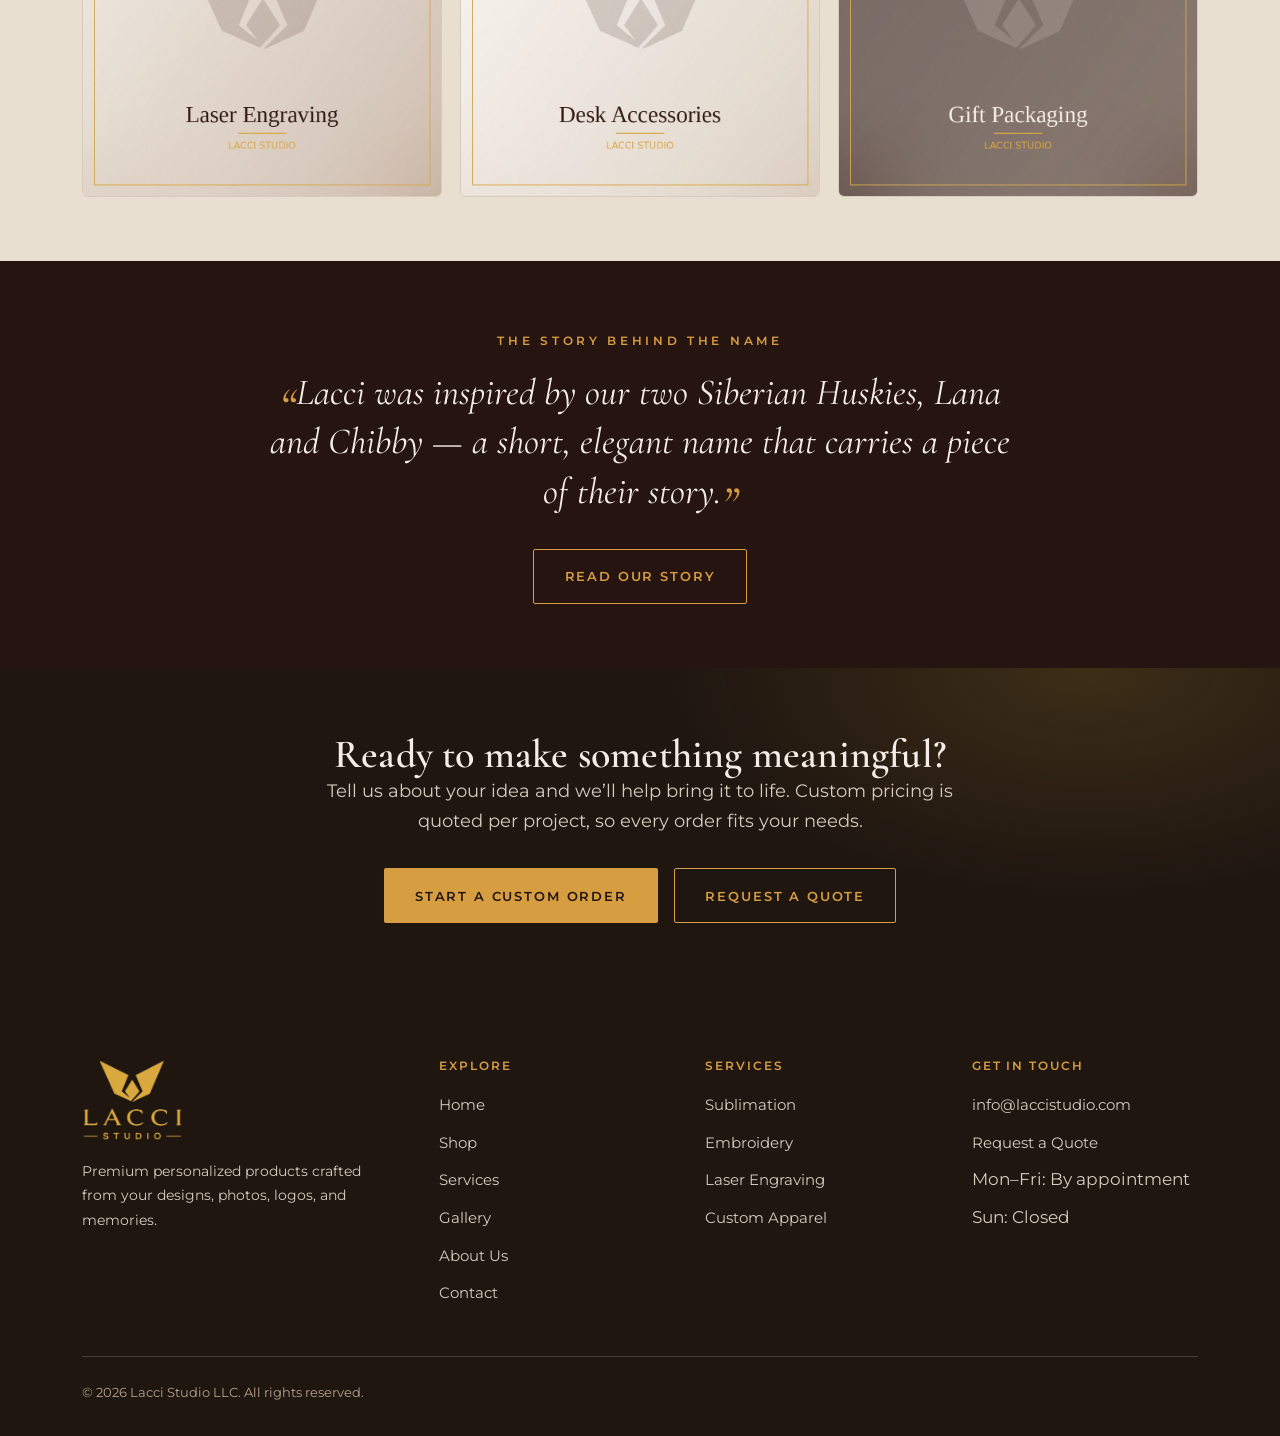
==== commit 59f69219: "Add files via upload" ====
--- a/index.html
+++ b/index.html
@@ -239,7 +239,7 @@
 </footer>
 
 <script src="assets/js/boot.js"></script>
-<script src="assets/js/cart.js"></script>
+<script src="assets/js/cart.js?v=12"></script>
 <script src="assets/js/main.js"></script>
 <!-- Netlify Identity: completes login/invite for the /admin editor -->
 <script src="https://identity.netlify.com/v1/netlify-identity-widget.js"></script>
--- a/assets/css/styles.css
+++ b/assets/css/styles.css
@@ -359,6 +359,57 @@
 .prod-body h3{font-size:.82rem;margin:0;line-height:1.15;font-weight:600}
 .prod-foot{display:flex;align-items:center;justify-content:space-between;margin:.05rem 0 .45rem;margin-top:auto}
 .prod-price{font-family:'Montserrat',sans-serif;font-size:.92rem;font-weight:600;color:var(--gold-deep)}
+.up-status{display:inline-block;margin-top:.35rem;font-size:.72rem;font-weight:600;color:#2e7d32}
+/* customize (add-to-cart) modal */
+.cz-overlay{position:fixed;inset:0;background:rgba(31,22,16,.55);opacity:0;visibility:hidden;transition:.25s;z-index:1400}
+.cz-overlay.show{opacity:1;visibility:visible}
+.cz-modal{position:fixed;top:50%;left:50%;transform:translate(-50%,-46%);width:min(440px,92vw);max-height:88vh;overflow:auto;background:var(--white);border-radius:16px;padding:1.6rem 1.4rem 1.4rem;box-shadow:0 30px 70px rgba(0,0,0,.32);opacity:0;visibility:hidden;transition:.25s;z-index:1401}
+.cz-modal.show{opacity:1;visibility:visible;transform:translate(-50%,-50%)}
+.cz-close{position:absolute;top:.5rem;right:.75rem;background:none;border:none;font-size:1.7rem;line-height:1;color:var(--taupe);cursor:pointer}
+.cz-body h3{font-family:'Cormorant Garamond',serif;font-size:1.55rem;margin:.15rem 0 .05rem;color:var(--walnut)}
+.cz-price{font-family:'Montserrat',sans-serif;font-weight:600;color:var(--gold-deep);margin-bottom:.35rem}
+.cz-desc{font-size:.82rem;color:var(--mocha);margin-bottom:.85rem}
+.cz-field{display:block;margin-bottom:.7rem}
+.cz-field>span{display:block;font-size:.66rem;letter-spacing:.09em;text-transform:uppercase;font-weight:600;color:var(--taupe);margin-bottom:.28rem}
+.cz-field textarea,.cz-field select,.cz-field input[type=number]{width:100%;padding:.5rem .6rem;border:1px solid var(--sandstone);border-radius:8px;font:inherit;font-size:.85rem;background:var(--white);color:var(--walnut)}
+.cz-field textarea{resize:vertical}
+.cz-field input[type=number]{max-width:120px}
+.cz-two{display:flex;gap:.7rem}
+.cz-two .cz-field{flex:1;margin-bottom:.7rem}
+.cz-preview{margin-top:.5rem}
+.cz-preview img{max-width:120px;border-radius:8px;border:1px solid var(--sandstone)}
+/* product-card mockup canvas */
+.prod-mock{width:100%;height:100%;display:grid;place-items:center;background:linear-gradient(160deg,var(--white),var(--linen))}
+.prod-mock svg{width:64%;height:64%}
+.prod-media img.prod-mockphoto{width:100%;height:100%;object-fit:contain;background:#fff;padding:6px}
+.prod-card:hover .pslide.active img.prod-mockphoto{transform:none}
+/* live mockup preview */
+.cz-mockup{position:relative;width:100%;aspect-ratio:16/12;border-radius:12px;overflow:hidden;margin-bottom:.9rem;background:var(--ivory);border:1px solid var(--sandstone)}
+.cz-mock-inner{position:absolute;inset:0;transform-origin:center center;transition:transform .08s ease}
+.cz-mockup.zoomed .cz-mock-inner{cursor:grab;touch-action:none}
+.cz-mockup.zoomed .cz-mock-inner:active{cursor:grabbing}
+.cz-zoom{position:absolute;bottom:.5rem;right:.5rem;display:flex;gap:.35rem;z-index:3}
+.cz-zoom button{width:32px;height:32px;border-radius:50%;border:1px solid var(--sandstone);background:rgba(255,255,255,.92);font-size:1.2rem;line-height:1;cursor:pointer;color:var(--walnut);display:grid;place-items:center;box-shadow:0 1px 4px rgba(0,0,0,.12)}
+.cz-zoom button:hover{background:#fff}
+.cz-mock-base{position:absolute;inset:0;display:flex;align-items:center;justify-content:center}
+.cz-mock-base svg{width:80%;height:80%}
+.cz-mock-photo{width:100%;height:100%;object-fit:contain;background:#fff}
+.cz-mock-design{position:absolute;top:44%;left:50%;transform:translate(-50%,-50%);width:34%;max-width:none;max-height:none;display:none;border-radius:2px;cursor:grab;filter:drop-shadow(0 1px 4px rgba(0,0,0,.15))}
+.cz-sizerow{display:flex;align-items:center;gap:.6rem;margin:-.3rem 0 .8rem}
+.cz-sizerow>span{font-size:.66rem;letter-spacing:.09em;text-transform:uppercase;font-weight:600;color:var(--taupe);white-space:nowrap}
+.cz-sizerow input[type=range]{flex:1;accent-color:var(--gold-deep)}
+.cz-textrow{display:flex;align-items:center;gap:.55rem;margin:0 0 .8rem}
+.cz-textrow>span{font-size:.66rem;letter-spacing:.09em;text-transform:uppercase;font-weight:600;color:var(--taupe)}
+.cz-textrow select{flex:0 0 auto;padding:.3rem .4rem;border:1px solid var(--sandstone);border-radius:7px;font:inherit;font-size:.78rem;background:var(--white);color:var(--walnut)}
+.cz-textrow input[type=range]{flex:1;accent-color:var(--gold-deep)}
+.cz-toggle{flex:0 0 auto;padding:.3rem .6rem;border:1px solid var(--sandstone);border-radius:7px;background:var(--white);font:inherit;font-size:.72rem;font-weight:700;color:var(--taupe);cursor:pointer}
+.cz-toggle.on{background:var(--gold-deep);color:#fff;border-color:var(--gold-deep)}
+.cz-textrow2{display:flex;align-items:center;gap:1rem;margin:-.4rem 0 .8rem}
+.cz-textrow2 label{flex:1;display:flex;align-items:center;gap:.5rem;font-size:.64rem;letter-spacing:.09em;text-transform:uppercase;font-weight:600;color:var(--taupe)}
+.cz-textrow2 input[type=range]{flex:1;accent-color:var(--gold-deep)}
+.cz-mock-text{position:absolute;left:50%;top:80%;transform:translate(-50%,-50%);max-width:70%;text-align:center;font-size:1.1rem;line-height:1.05;cursor:grab;word-break:break-word;padding:2px 6px}
+.cz-mock-design.dragging,.cz-mock-text.dragging{cursor:grabbing;outline:2px dashed rgba(215,157,65,.85);outline-offset:2px}
+.cz-mock-tag{position:absolute;top:.45rem;left:.5rem;z-index:2;background:rgba(31,22,16,.62);color:#fff;font-size:.55rem;letter-spacing:.12em;text-transform:uppercase;padding:.18rem .5rem;border-radius:99px}
 .prod-opt{display:flex;flex-direction:column;gap:.25rem;margin-bottom:.6rem}
 .prod-opt span{font-size:.6rem;letter-spacing:.1em;text-transform:uppercase;font-weight:600;color:var(--taupe)}
 .prod-opt select{font-family:'Montserrat';font-size:.82rem;padding:.45rem .55rem;border:1px solid var(--sandstone);border-radius:4px;background:var(--linen);color:var(--charcoal)}
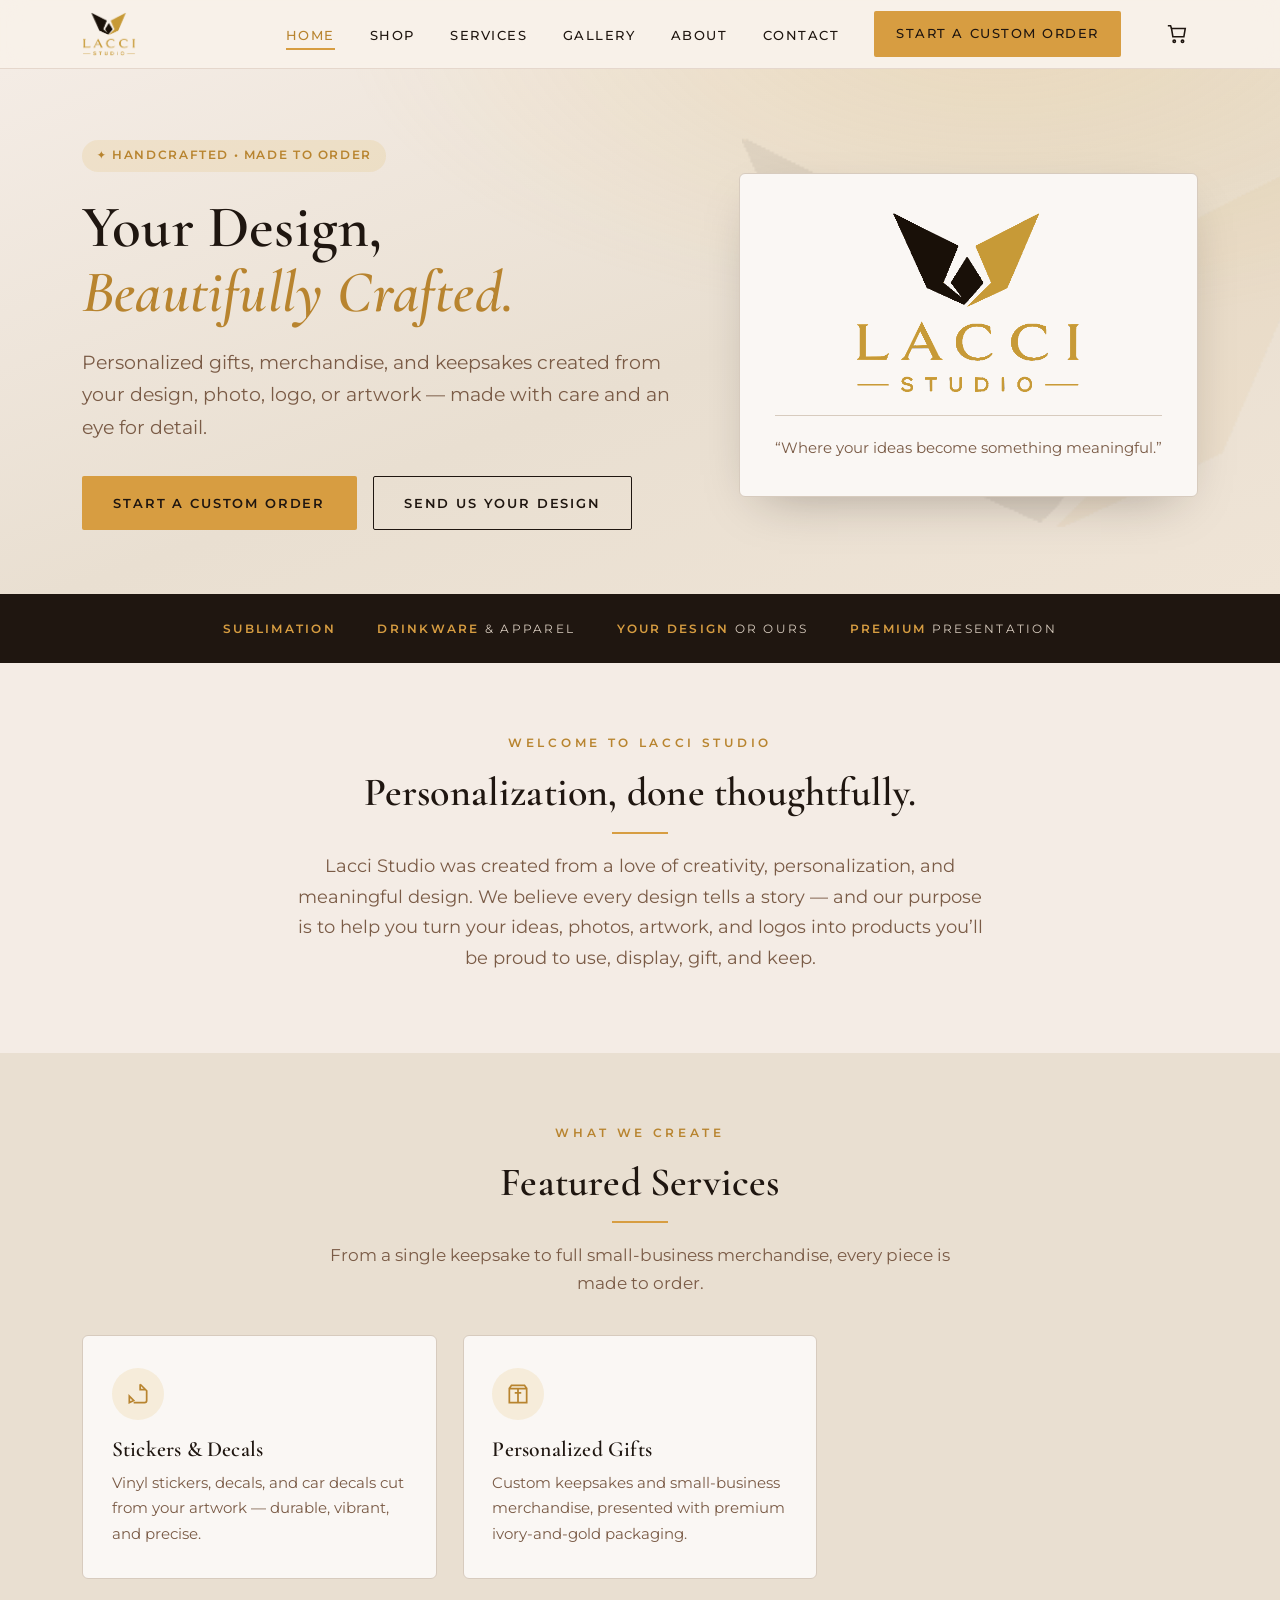
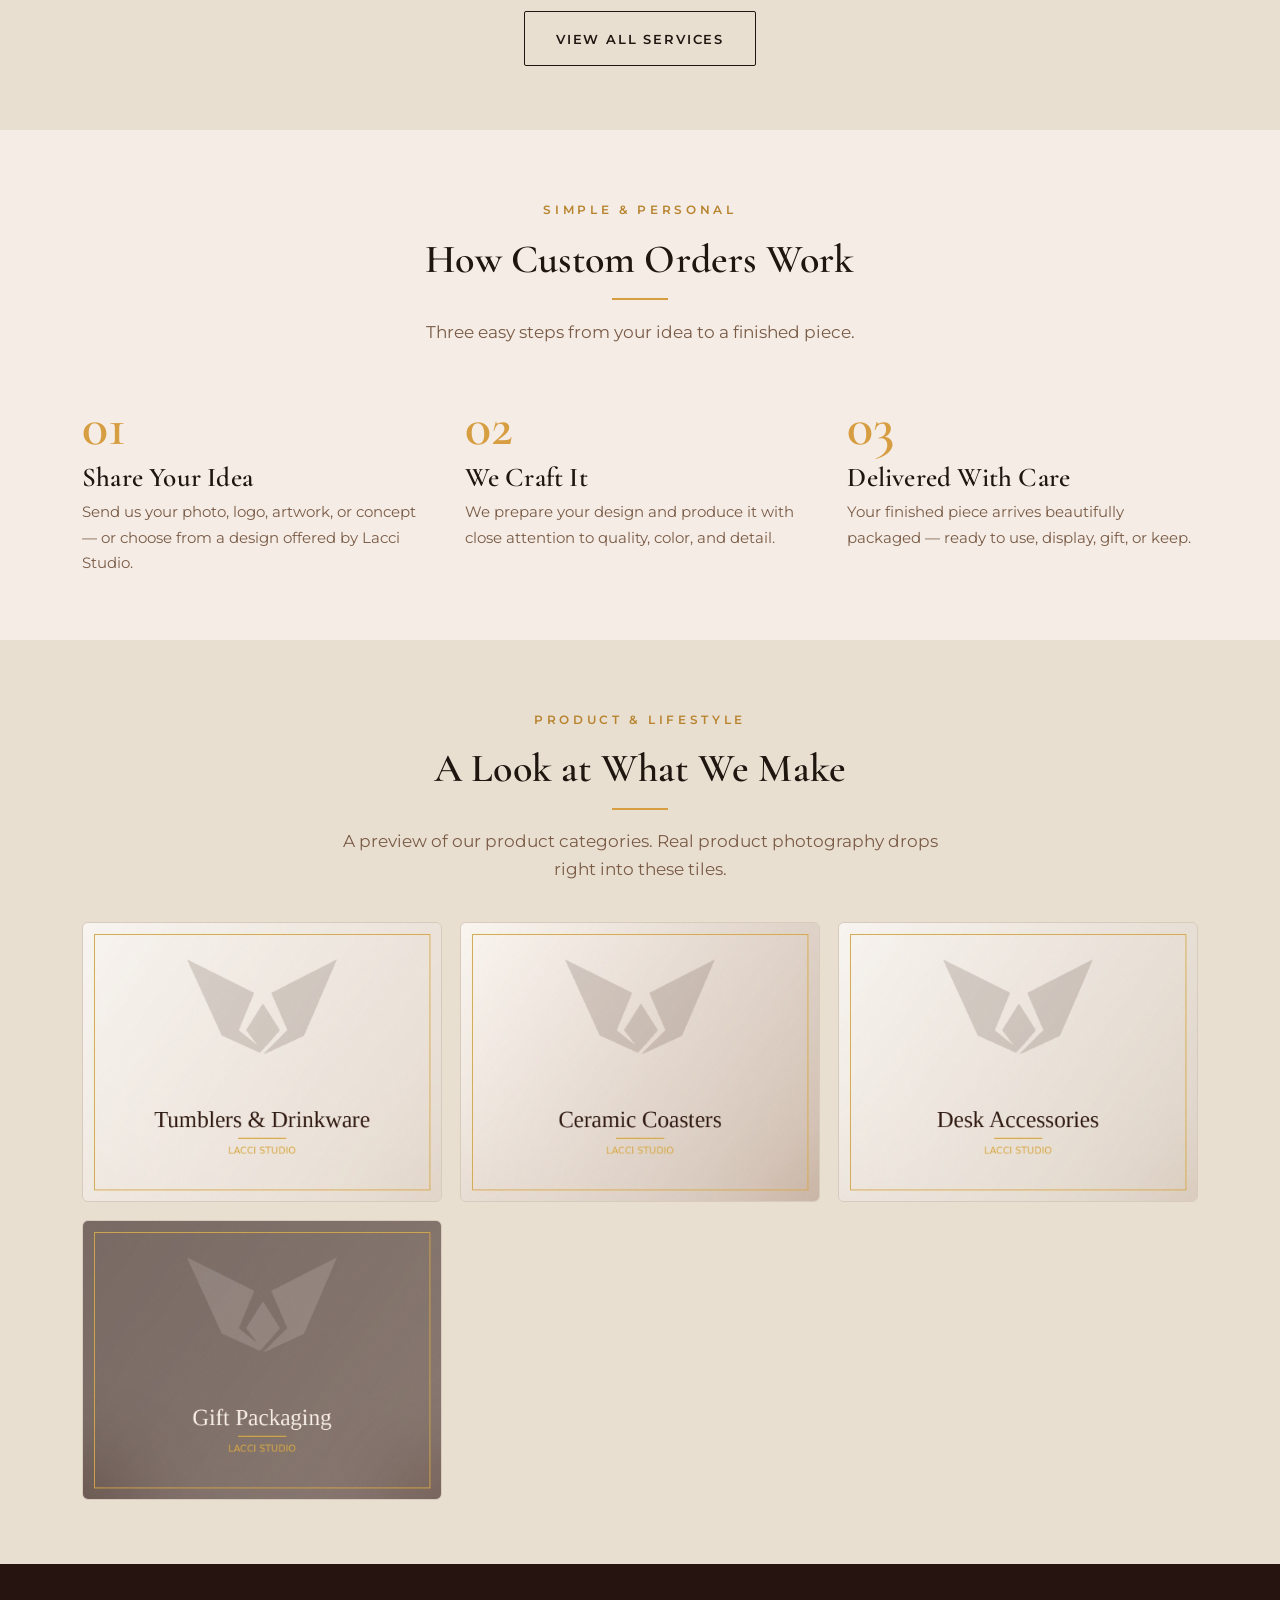
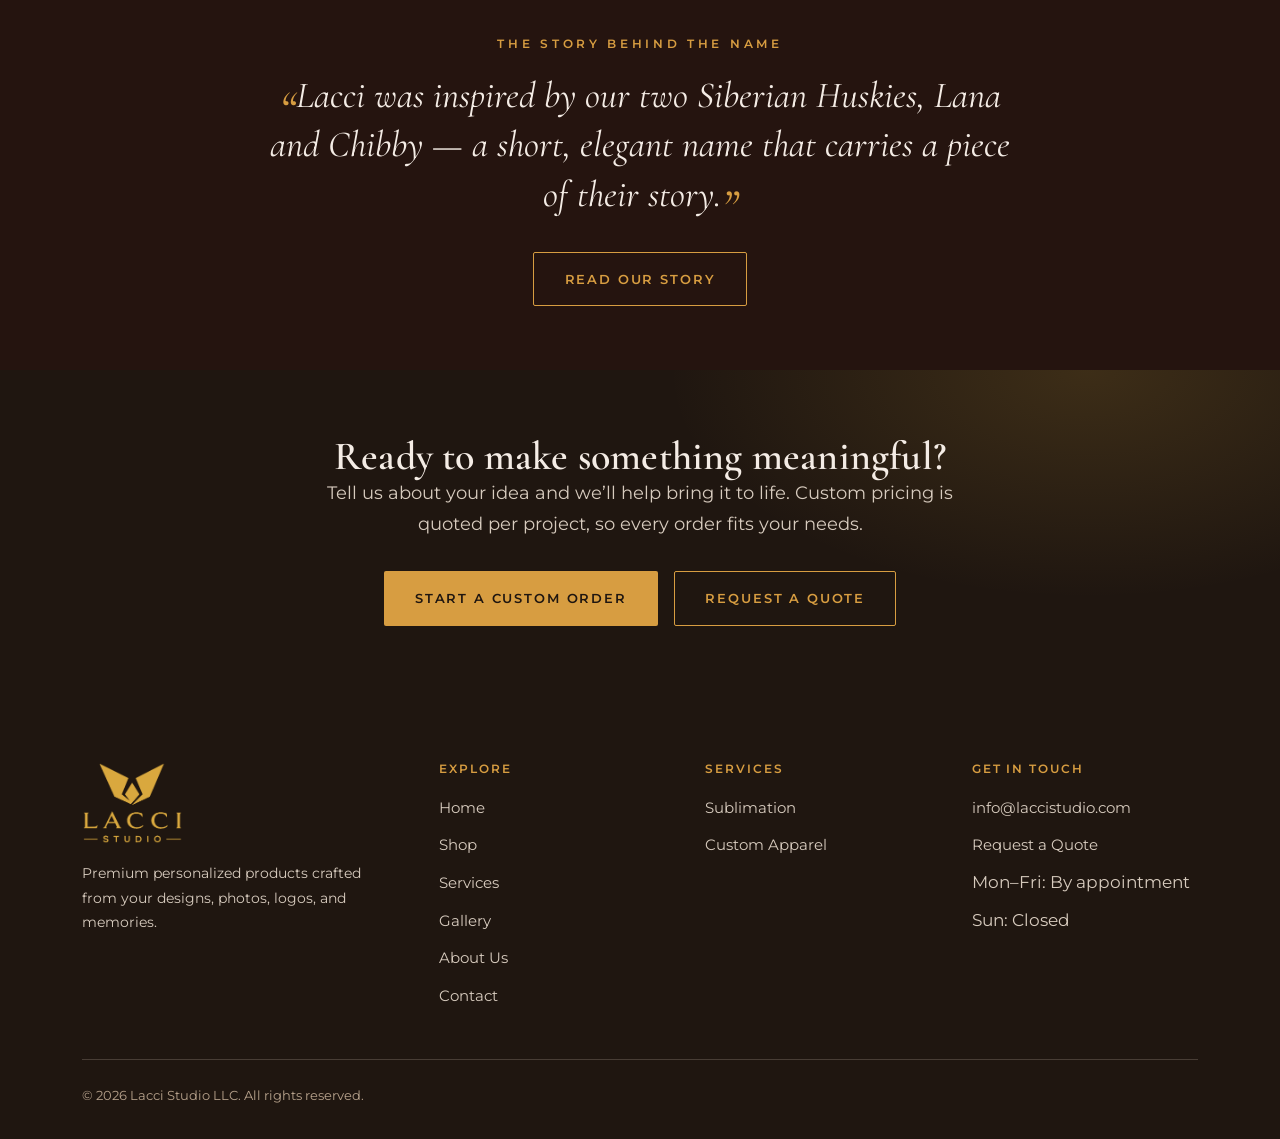
==== commit 81274746: "Add files via upload" ====
--- a/index.html
+++ b/index.html
@@ -4,7 +4,7 @@
 <meta charset="UTF-8">
 <meta name="viewport" content="width=device-width, initial-scale=1.0">
 <title>Lacci Studio — Premium Personalized Products</title>
-<meta name="description" content="Lacci Studio transforms your ideas, photos, logos, and artwork into beautifully crafted personalized products — sublimation, embroidery, laser engraving, drinkware, apparel & custom gifts.">
+<meta name="description" content="Lacci Studio transforms your ideas, photos, logos, and artwork into beautifully crafted personalized products — sublimation, drinkware, apparel & custom gifts.">
 <link rel="icon" href="assets/logo/favicon.png" type="image/png">
 <link rel="preconnect" href="https://fonts.googleapis.com">
 <link rel="preconnect" href="https://fonts.gstatic.com" crossorigin>
@@ -56,8 +56,7 @@
 <!-- TRUST STRIP -->
 <div class="strip">
   <div class="wrap strip-inner">
-    <span><b>Sublimation</b> &nbsp;·&nbsp; Embroidery</span>
-    <span><b>Laser</b> Engraving</span>
+    <span><b>Sublimation</b></span>
     <span><b>Drinkware</b> &amp; Apparel</span>
     <span><b>Your Design</b> or Ours</span>
     <span><b>Premium</b> Presentation</span>
@@ -85,26 +84,6 @@
     </div>
     <div class="grid grid-3">
       <div class="card reveal">
-        <div class="ico"><svg viewBox="0 0 24 24" fill="none" stroke="currentColor" stroke-width="1.6"><path d="M4 8h16M6 8l1.5 11a2 2 0 002 1.7h5a2 2 0 002-1.7L18 8M9 8V6a3 3 0 016 0v2"/></svg></div>
-        <h3>Tumblers &amp; Drinkware</h3>
-        <p>Custom tumblers, mugs, and bottles — sublimated or laser-engraved for lasting, gift-ready detail.</p>
-      </div>
-      <div class="card reveal">
-        <div class="ico"><svg viewBox="0 0 24 24" fill="none" stroke="currentColor" stroke-width="1.6"><circle cx="12" cy="12" r="8"/><circle cx="12" cy="12" r="3"/></svg></div>
-        <h3>Coasters &amp; Desk Accessories</h3>
-        <p>Personalized ceramic coasters, mouse pads, and desk pieces that make any space feel your own.</p>
-      </div>
-      <div class="card reveal">
-        <div class="ico"><svg viewBox="0 0 24 24" fill="none" stroke="currentColor" stroke-width="1.6"><path d="M4 7l8-3 8 3v4c0 5-3.5 8-8 9-4.5-1-8-4-8-9V7z"/><path d="M9 12l2 2 4-4"/></svg></div>
-        <h3>Embroidery &amp; Apparel</h3>
-        <p>Embroidered hats, shirts, and custom apparel — crisp stitching and clean, considered branding.</p>
-      </div>
-      <div class="card reveal">
-        <div class="ico"><svg viewBox="0 0 24 24" fill="none" stroke="currentColor" stroke-width="1.6"><path d="M3 21l6-6M14 3l7 7-9 2-2 2M14 3l-4 4 3 3 4-4"/></svg></div>
-        <h3>Laser Engraving</h3>
-        <p>Precise engraving on wood and drinkware for a refined, permanent finish with real texture.</p>
-      </div>
-      <div class="card reveal">
         <div class="ico"><svg viewBox="0 0 24 24" fill="none" stroke="currentColor" stroke-width="1.6"><path d="M14 3v5h5M14 3l6 6v9a2 2 0 01-2 2H8"/><path d="M4 14l4 4-4 2z"/></svg></div>
         <h3>Stickers &amp; Decals</h3>
         <p>Vinyl stickers, decals, and car decals cut from your artwork — durable, vibrant, and precise.</p>
@@ -160,8 +139,6 @@
     <div class="gallery">
       <a href="services.html" data-label="Tumblers &amp; Drinkware" class="reveal"><img src="assets/img/gal-drinkware.jpg" alt="Custom tumblers and drinkware"></a>
       <a href="services.html" data-label="Ceramic Coasters" class="reveal"><img src="assets/img/gal-coasters.jpg" alt="Personalized ceramic coasters"></a>
-      <a href="services.html" data-label="Embroidered Apparel" class="reveal"><img src="assets/img/gal-embroidery.jpg" alt="Embroidered apparel and hats"></a>
-      <a href="services.html" data-label="Laser Engraving" class="reveal"><img src="assets/img/gal-engraving.jpg" alt="Laser engraving on wood and drinkware"></a>
       <a href="services.html" data-label="Desk Accessories" class="reveal"><img src="assets/img/gal-desk.jpg" alt="Personalized mouse pads and desk accessories"></a>
       <a href="services.html" data-label="Gift Packaging" class="reveal"><img src="assets/img/gal-packaging.jpg" alt="Elegant ivory and gold gift packaging"></a>
     </div>
@@ -212,8 +189,8 @@
         <h4>Services</h4>
         <ul>
           <li><a href="services.html">Sublimation</a></li>
-          <li><a href="services.html">Embroidery</a></li>
-          <li><a href="services.html">Laser Engraving</a></li>
+          
+          
           <li><a href="services.html">Custom Apparel</a></li>
         </ul>
       </div>
